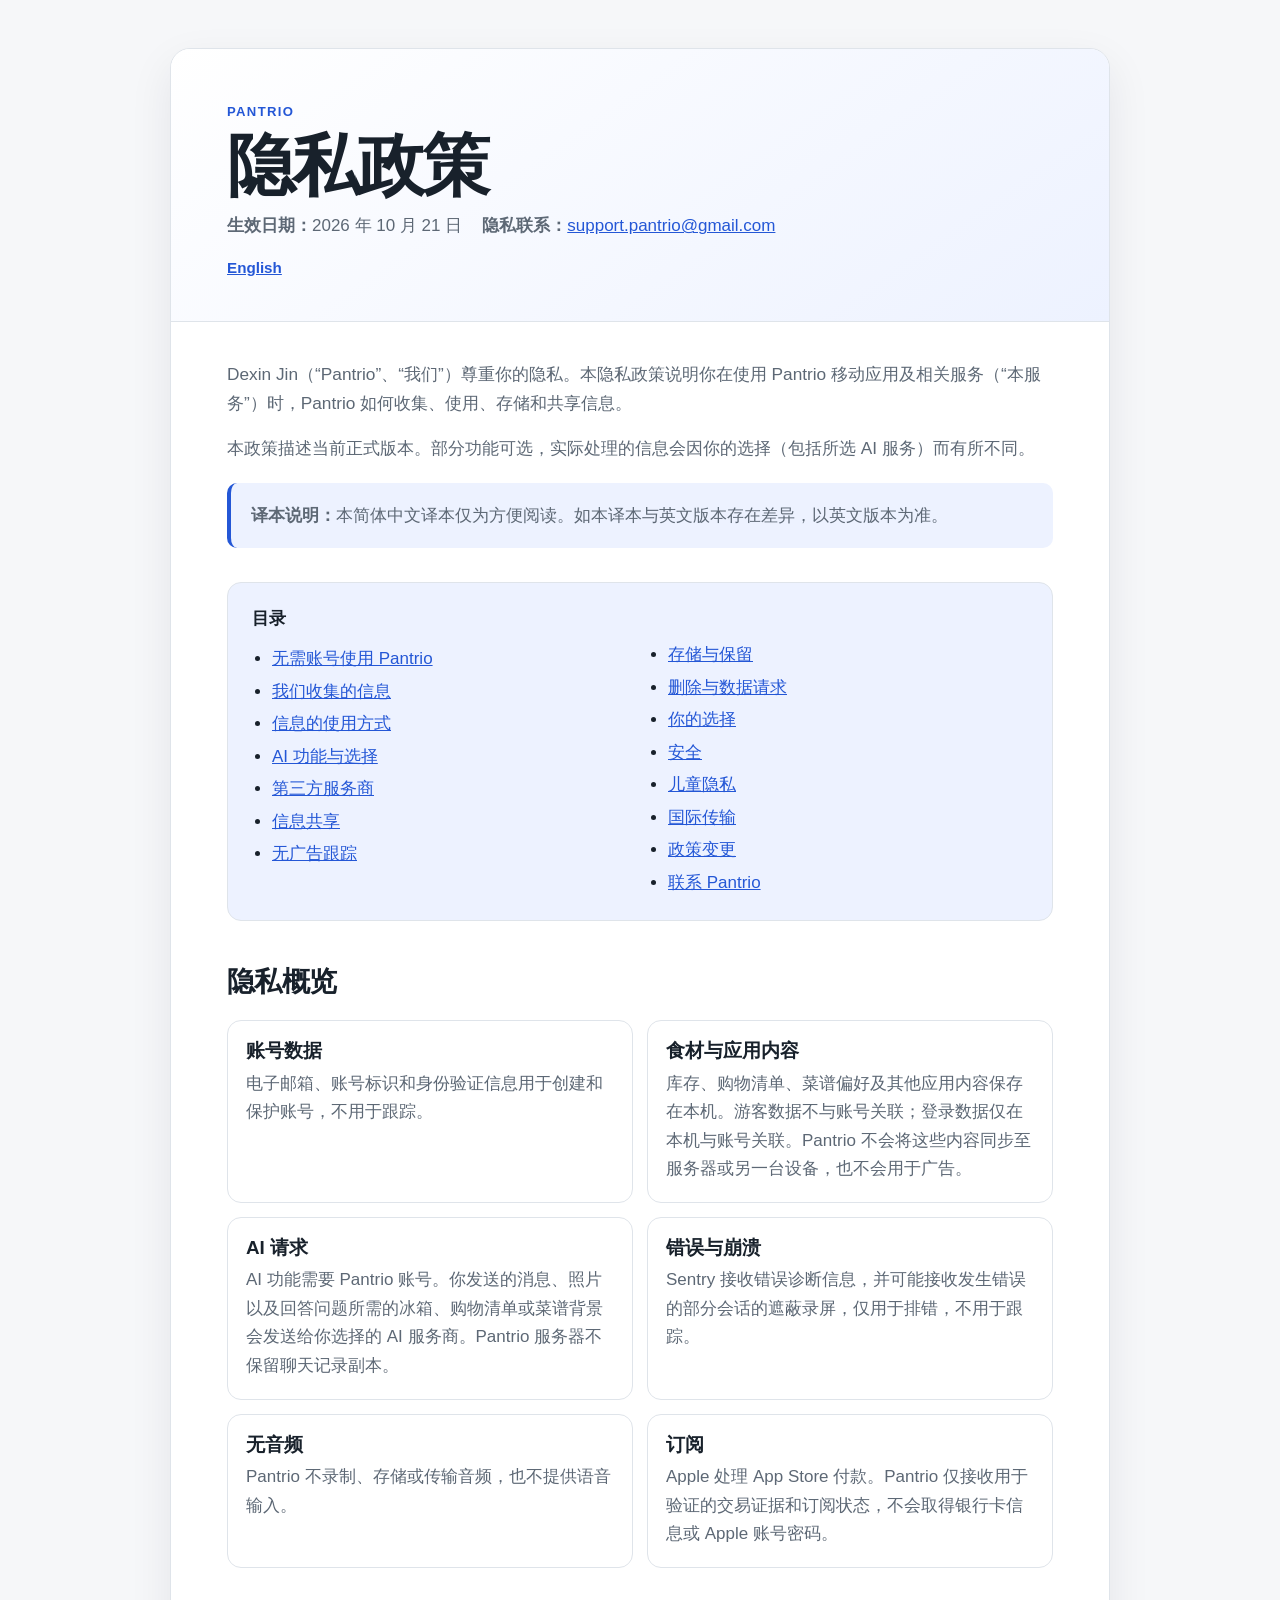
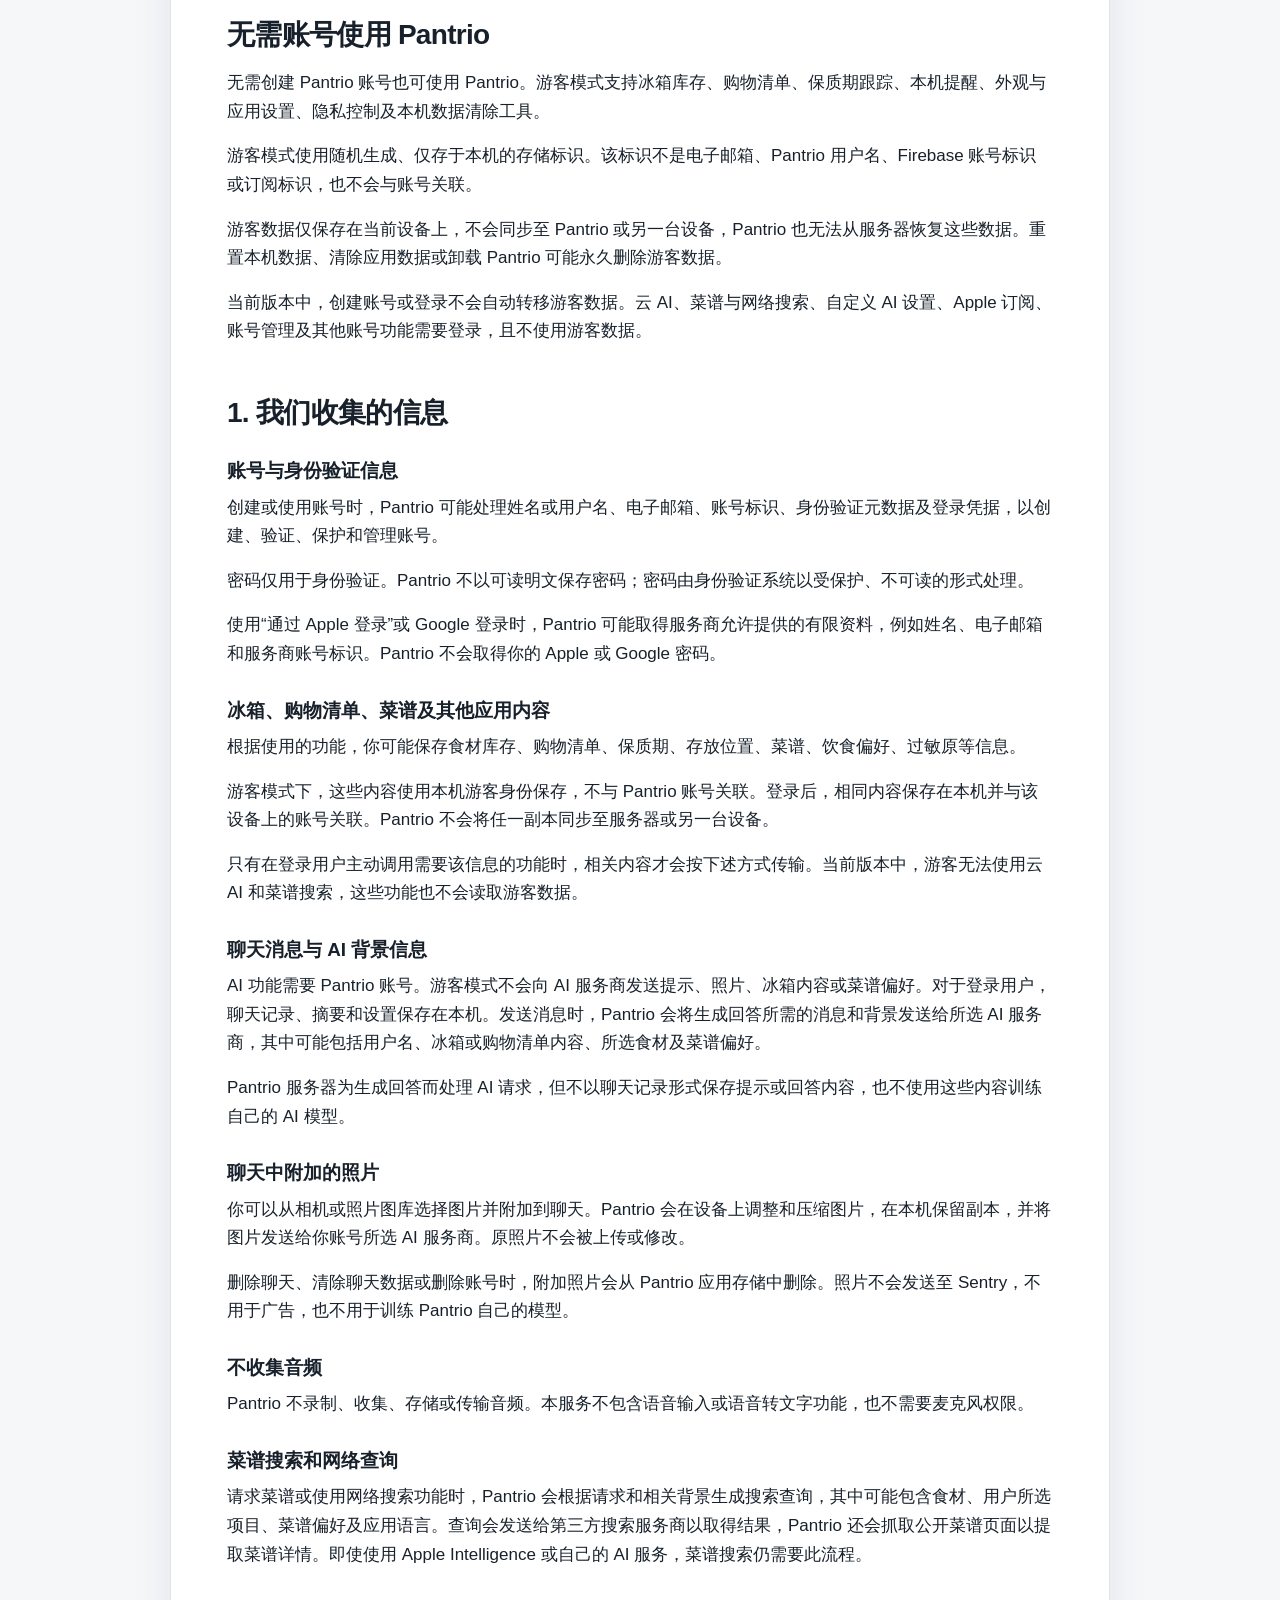
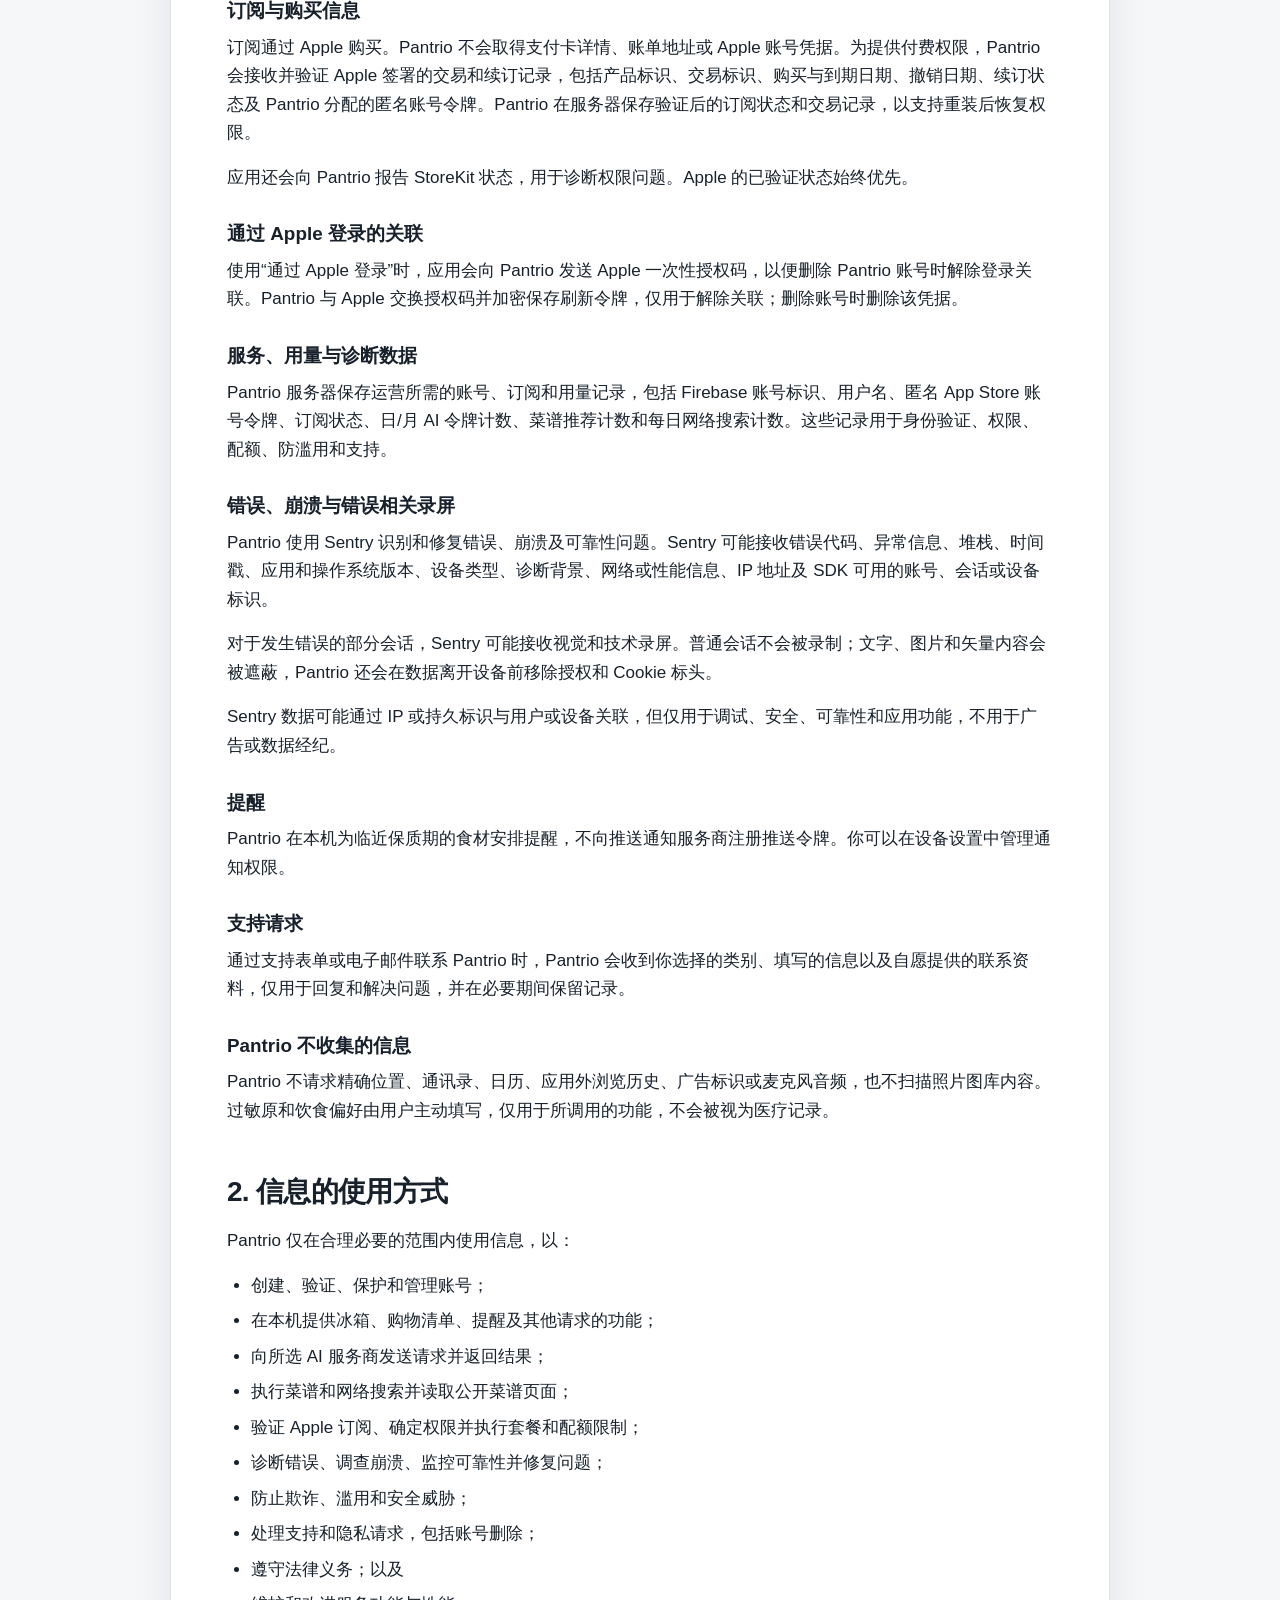
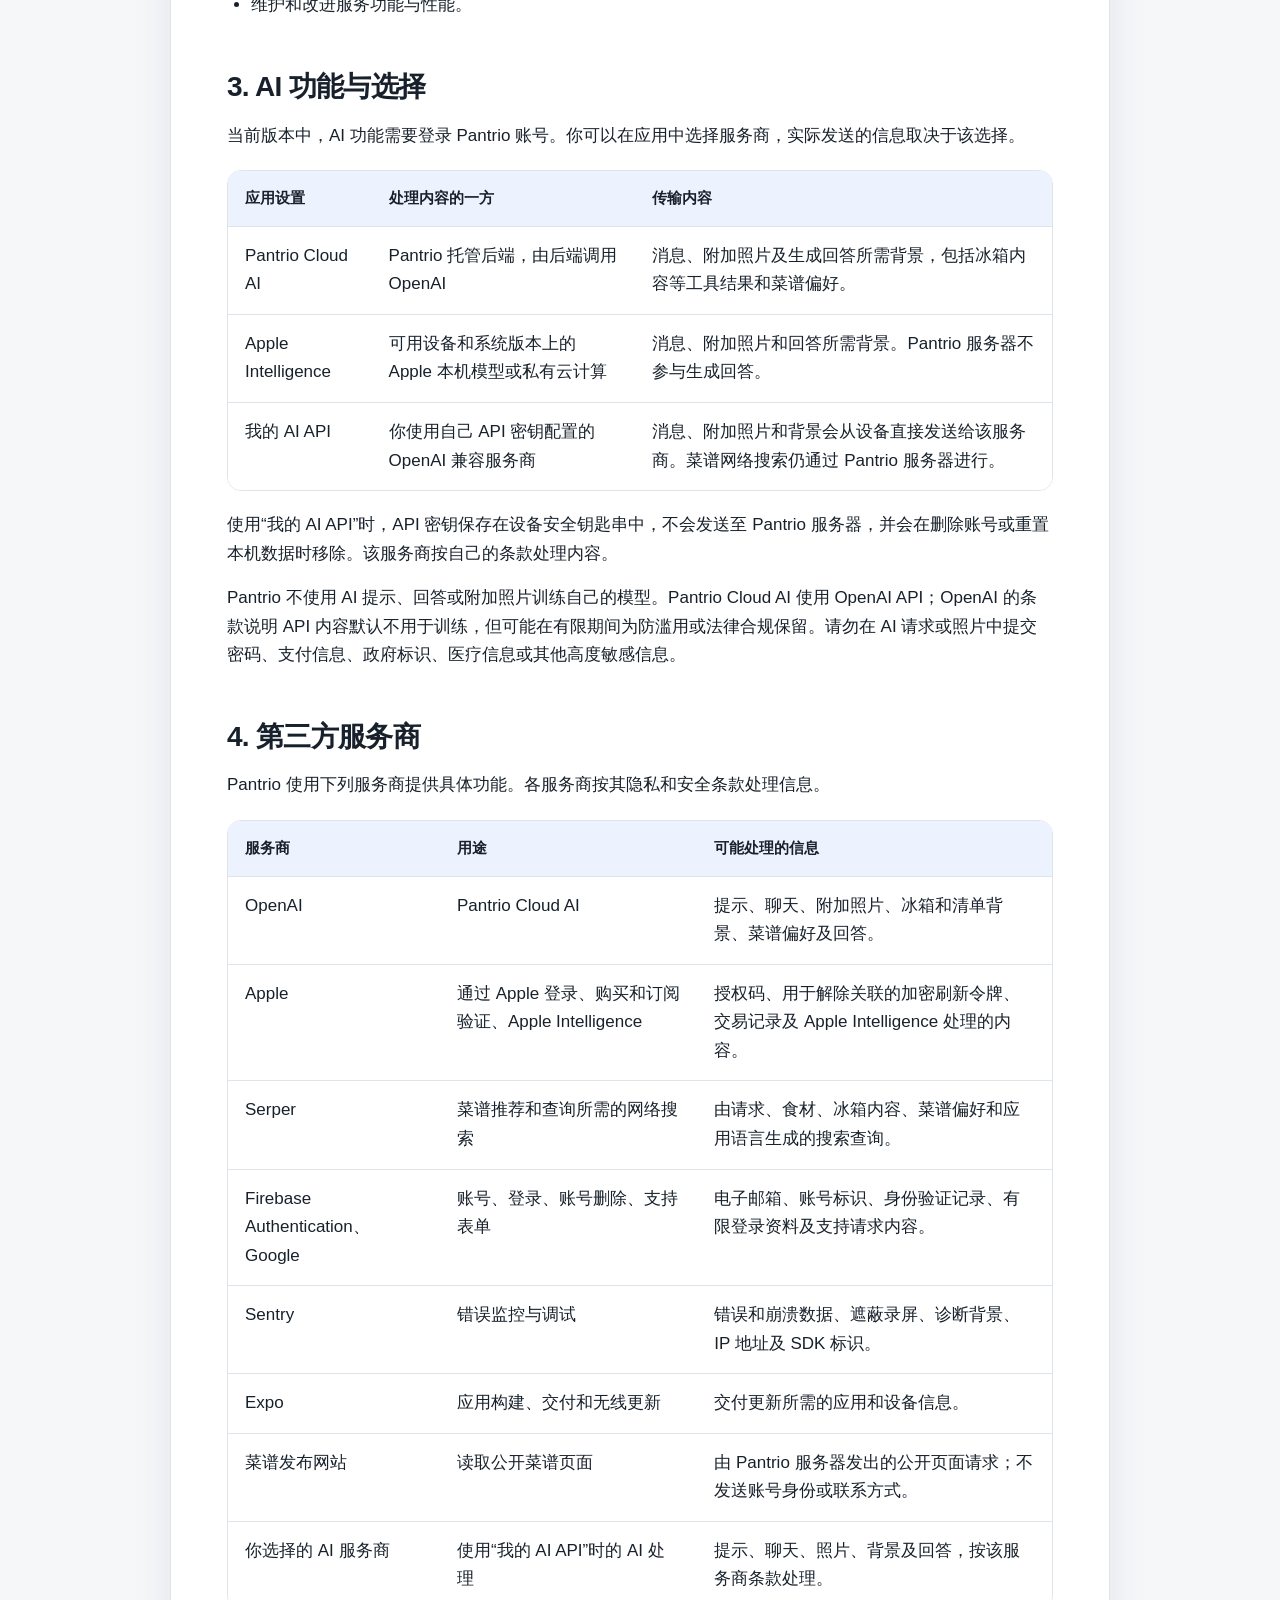
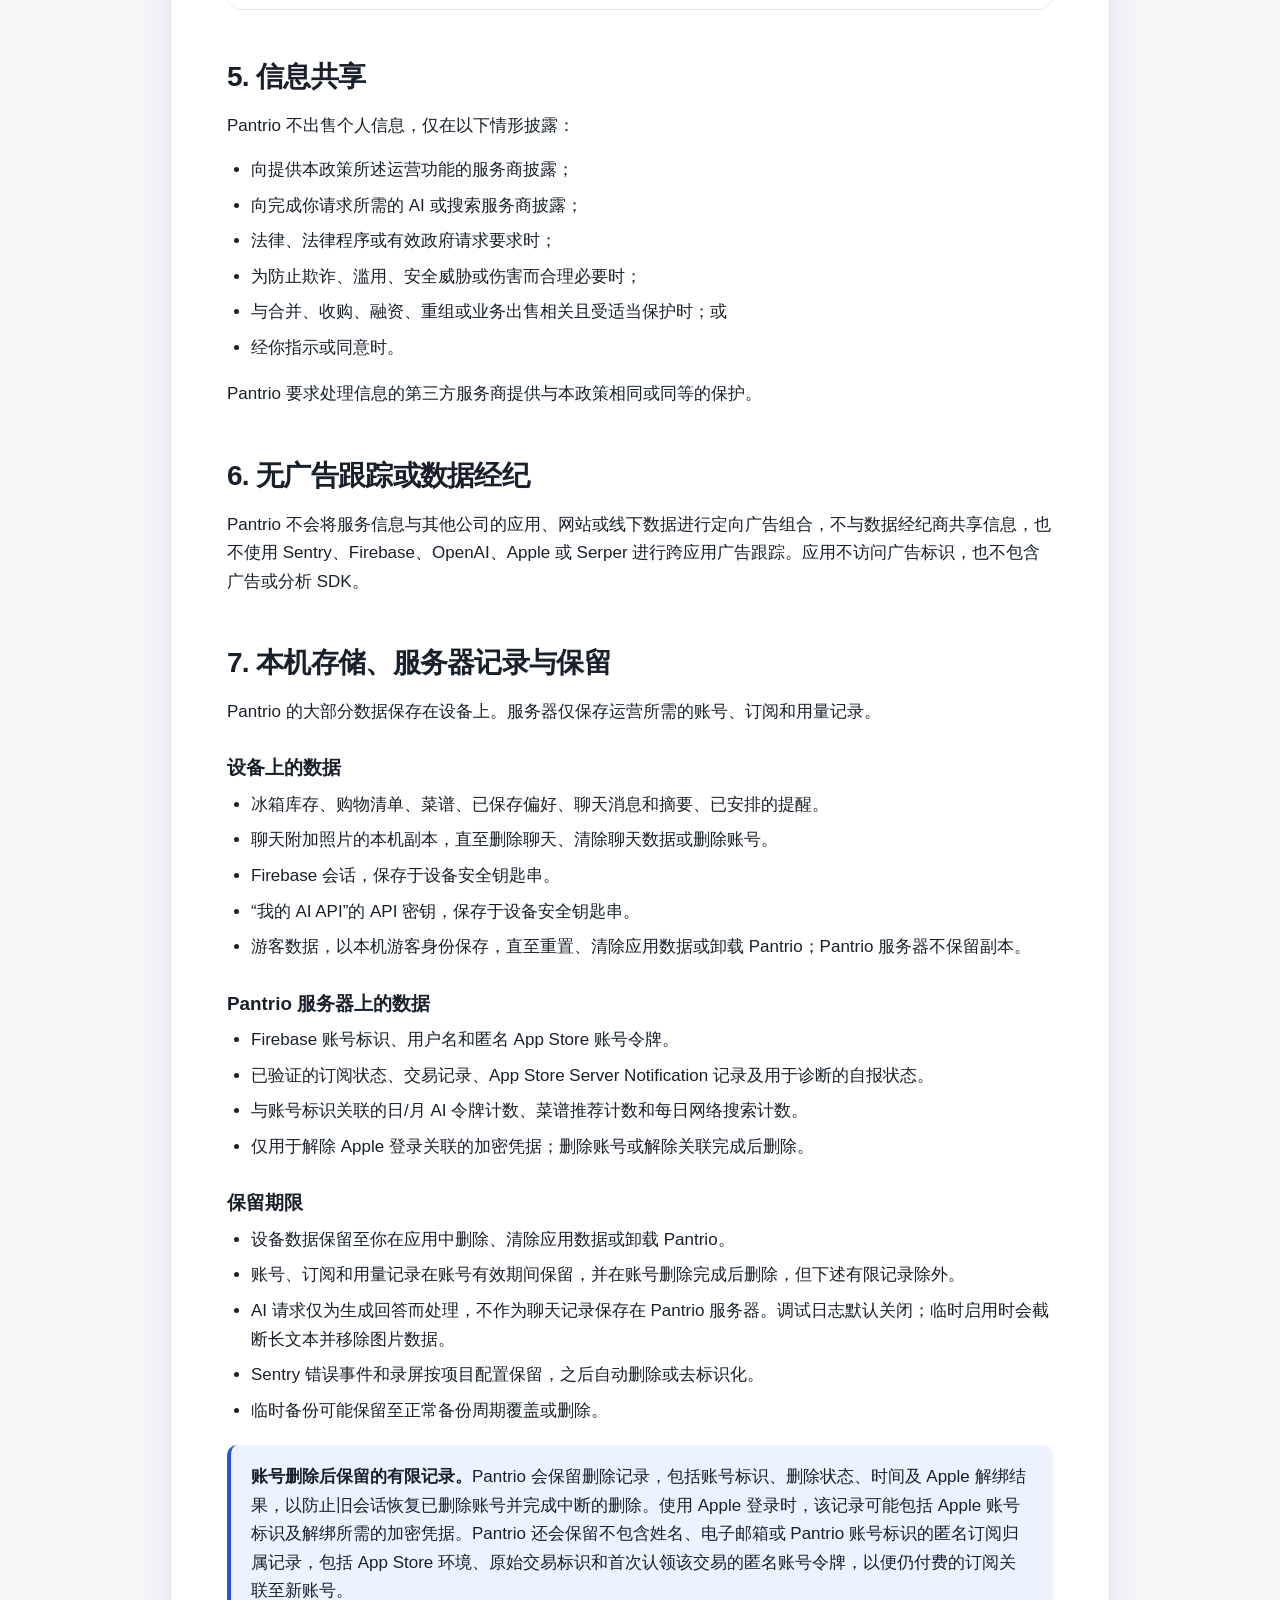
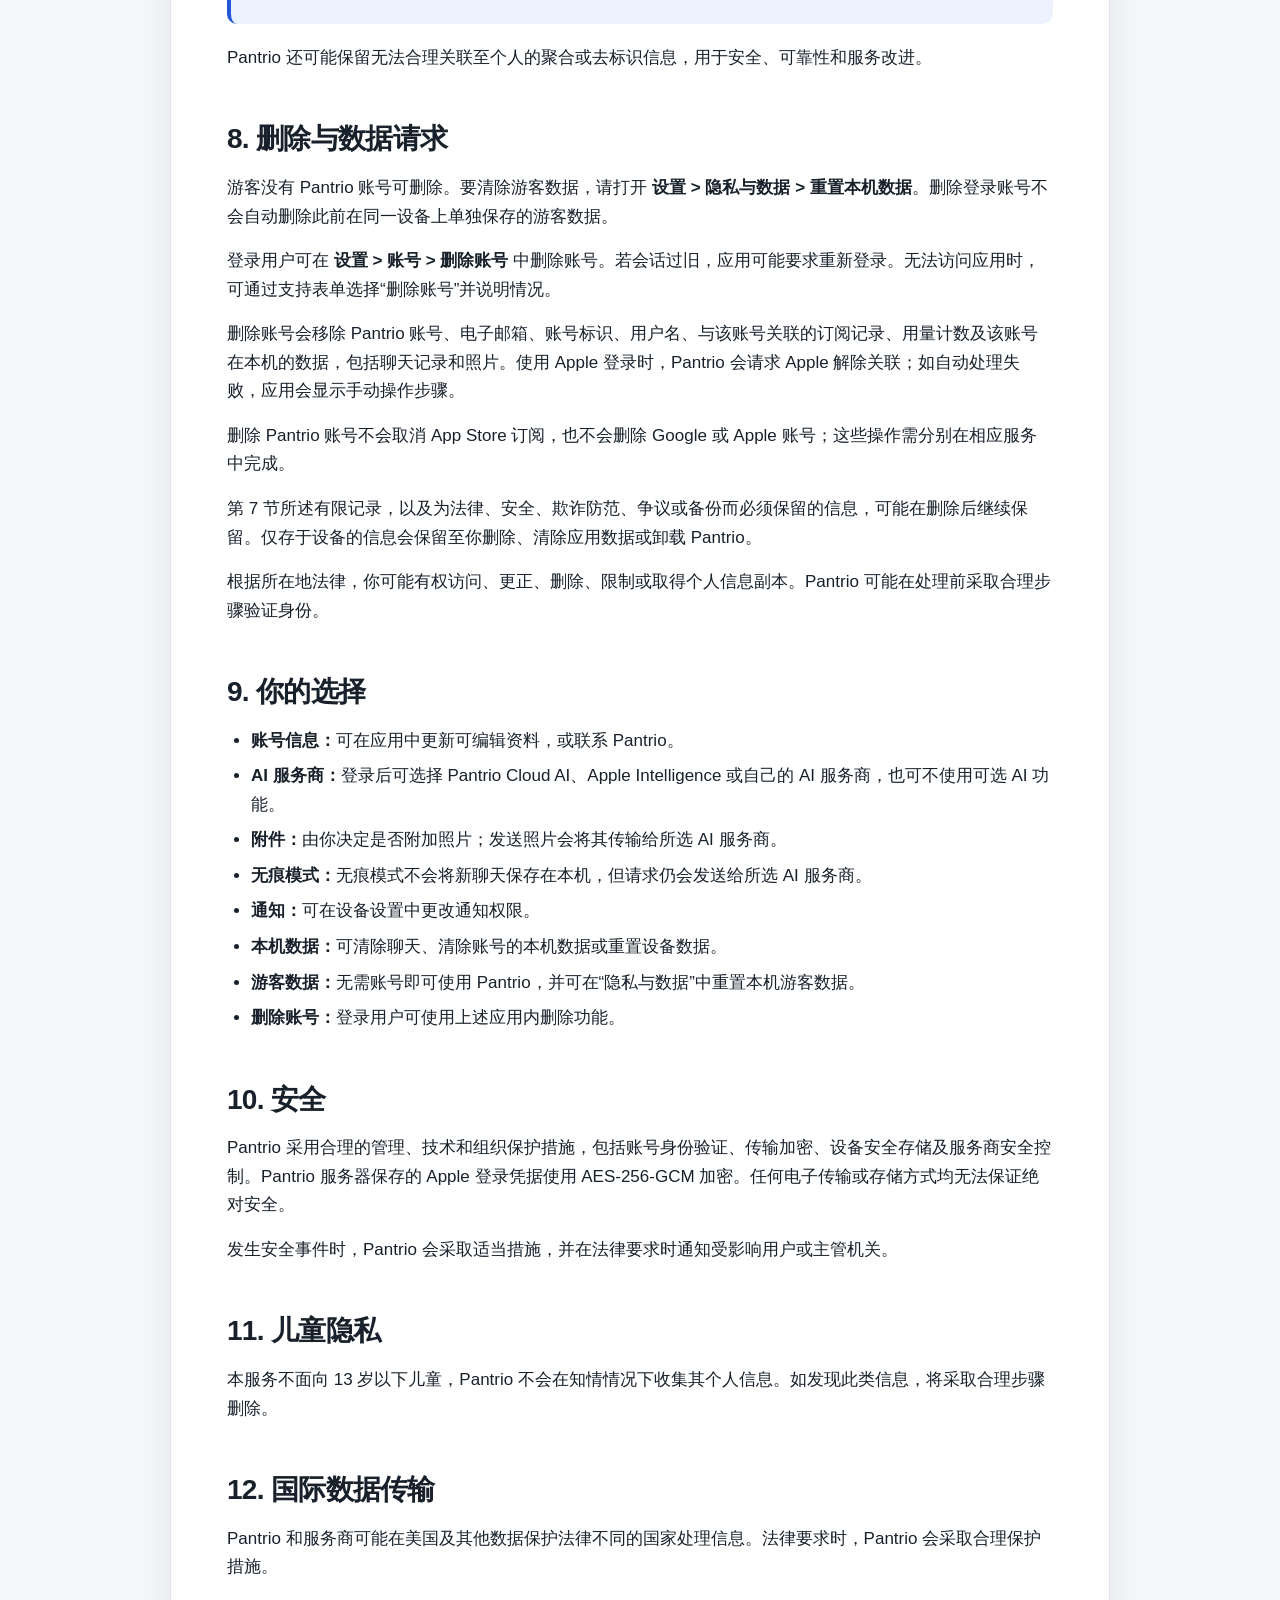
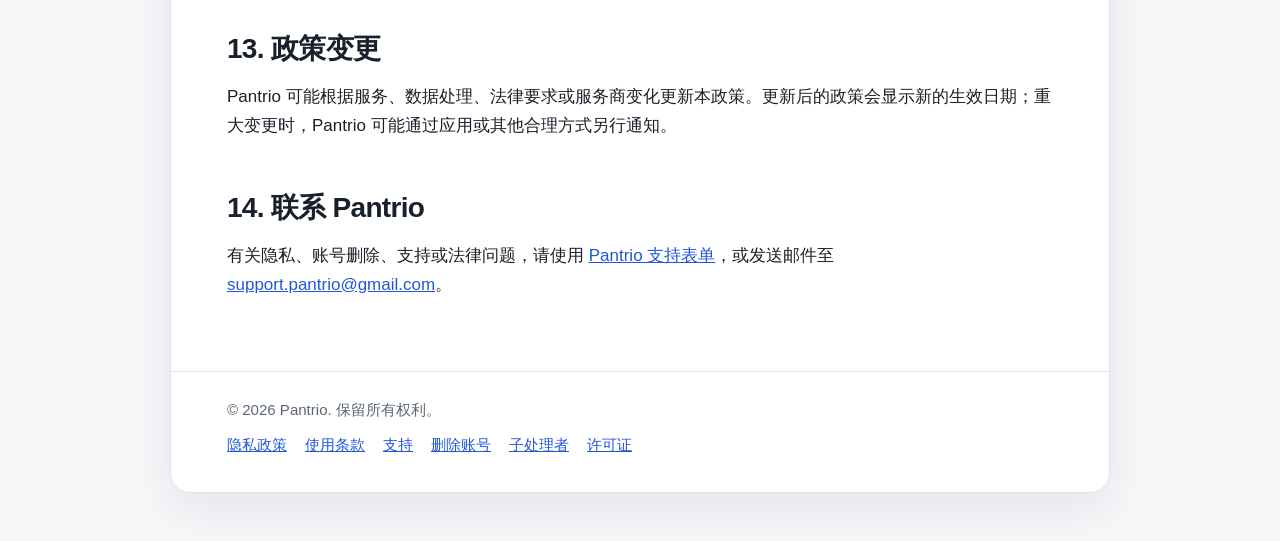
==== zh-Hans/index.html @ 91ab7c99 "Update Pantrio policies for guest access and Chinese localization" ====
<!doctype html>
<html lang="zh-Hans">
<head>
  <meta charset="utf-8">
  <meta name="viewport" content="width=device-width, initial-scale=1">
  <meta name="description" content="Pantrio 移动应用隐私政策。">
  <meta name="robots" content="index,follow">
  <title>Pantrio 隐私政策</title>
  <link rel="stylesheet" href="../legal-styles.css">
</head>
<body>
  <div class="page">
    <article class="card">
      <header>
        <p class="eyebrow">Pantrio</p>
        <h1>隐私政策</h1>
        <div class="meta">
          <span><strong>生效日期：</strong>2026 年 10 月 21 日</span>
          <span><strong>隐私联系：</strong><a href="mailto:support.pantrio@gmail.com">support.pantrio@gmail.com</a></span>
        </div>
        <a class="language-switch" href="../index.html?lang=en" hreflang="en" lang="en">English</a>
      </header>

      <main>
        <div class="intro">
          <p>Dexin Jin（“Pantrio”、“我们”）尊重你的隐私。本隐私政策说明你在使用 Pantrio 移动应用及相关服务（“本服务”）时，Pantrio 如何收集、使用、存储和共享信息。</p>
          <p>本政策描述当前正式版本。部分功能可选，实际处理的信息会因你的选择（包括所选 AI 服务）而有所不同。</p>
          <div class="notice"><strong>译本说明：</strong>本简体中文译本仅为方便阅读。如本译本与英文版本存在差异，以英文版本为准。</div>
        </div>

        <nav aria-label="隐私政策目录">
          <strong>目录</strong>
          <ul>
            <li><a href="#guest-access">无需账号使用 Pantrio</a></li>
            <li><a href="#information">我们收集的信息</a></li>
            <li><a href="#uses">信息的使用方式</a></li>
            <li><a href="#ai">AI 功能与选择</a></li>
            <li><a href="#providers">第三方服务商</a></li>
            <li><a href="#sharing">信息共享</a></li>
            <li><a href="#tracking">无广告跟踪</a></li>
            <li><a href="#retention">存储与保留</a></li>
            <li><a href="#deletion">删除与数据请求</a></li>
            <li><a href="#choices">你的选择</a></li>
            <li><a href="#security">安全</a></li>
            <li><a href="#children">儿童隐私</a></li>
            <li><a href="#transfers">国际传输</a></li>
            <li><a href="#changes">政策变更</a></li>
            <li><a href="#contact">联系 Pantrio</a></li>
          </ul>
        </nav>

        <section aria-labelledby="glance-title">
          <h2 id="glance-title">隐私概览</h2>
          <div class="summary-grid">
            <div class="summary-item"><h3>账号数据</h3><p>电子邮箱、账号标识和身份验证信息用于创建和保护账号，不用于跟踪。</p></div>
            <div class="summary-item"><h3>食材与应用内容</h3><p>库存、购物清单、菜谱偏好及其他应用内容保存在本机。游客数据不与账号关联；登录数据仅在本机与账号关联。Pantrio 不会将这些内容同步至服务器或另一台设备，也不会用于广告。</p></div>
            <div class="summary-item"><h3>AI 请求</h3><p>AI 功能需要 Pantrio 账号。你发送的消息、照片以及回答问题所需的冰箱、购物清单或菜谱背景会发送给你选择的 AI 服务商。Pantrio 服务器不保留聊天记录副本。</p></div>
            <div class="summary-item"><h3>错误与崩溃</h3><p>Sentry 接收错误诊断信息，并可能接收发生错误的部分会话的遮蔽录屏，仅用于排错，不用于跟踪。</p></div>
            <div class="summary-item"><h3>无音频</h3><p>Pantrio 不录制、存储或传输音频，也不提供语音输入。</p></div>
            <div class="summary-item"><h3>订阅</h3><p>Apple 处理 App Store 付款。Pantrio 仅接收用于验证的交易证据和订阅状态，不会取得银行卡信息或 Apple 账号密码。</p></div>
          </div>
        </section>

        <section id="guest-access">
          <h2>无需账号使用 Pantrio</h2>
          <p>无需创建 Pantrio 账号也可使用 Pantrio。游客模式支持冰箱库存、购物清单、保质期跟踪、本机提醒、外观与应用设置、隐私控制及本机数据清除工具。</p>
          <p>游客模式使用随机生成、仅存于本机的存储标识。该标识不是电子邮箱、Pantrio 用户名、Firebase 账号标识或订阅标识，也不会与账号关联。</p>
          <p>游客数据仅保存在当前设备上，不会同步至 Pantrio 或另一台设备，Pantrio 也无法从服务器恢复这些数据。重置本机数据、清除应用数据或卸载 Pantrio 可能永久删除游客数据。</p>
          <p>当前版本中，创建账号或登录不会自动转移游客数据。云 AI、菜谱与网络搜索、自定义 AI 设置、Apple 订阅、账号管理及其他账号功能需要登录，且不使用游客数据。</p>
        </section>

        <section id="information">
          <h2>1. 我们收集的信息</h2>

          <h3>账号与身份验证信息</h3>
          <p>创建或使用账号时，Pantrio 可能处理姓名或用户名、电子邮箱、账号标识、身份验证元数据及登录凭据，以创建、验证、保护和管理账号。</p>
          <p>密码仅用于身份验证。Pantrio 不以可读明文保存密码；密码由身份验证系统以受保护、不可读的形式处理。</p>
          <p>使用“通过 Apple 登录”或 Google 登录时，Pantrio 可能取得服务商允许提供的有限资料，例如姓名、电子邮箱和服务商账号标识。Pantrio 不会取得你的 Apple 或 Google 密码。</p>

          <h3>冰箱、购物清单、菜谱及其他应用内容</h3>
          <p>根据使用的功能，你可能保存食材库存、购物清单、保质期、存放位置、菜谱、饮食偏好、过敏原等信息。</p>
          <p>游客模式下，这些内容使用本机游客身份保存，不与 Pantrio 账号关联。登录后，相同内容保存在本机并与该设备上的账号关联。Pantrio 不会将任一副本同步至服务器或另一台设备。</p>
          <p>只有在登录用户主动调用需要该信息的功能时，相关内容才会按下述方式传输。当前版本中，游客无法使用云 AI 和菜谱搜索，这些功能也不会读取游客数据。</p>

          <h3>聊天消息与 AI 背景信息</h3>
          <p>AI 功能需要 Pantrio 账号。游客模式不会向 AI 服务商发送提示、照片、冰箱内容或菜谱偏好。对于登录用户，聊天记录、摘要和设置保存在本机。发送消息时，Pantrio 会将生成回答所需的消息和背景发送给所选 AI 服务商，其中可能包括用户名、冰箱或购物清单内容、所选食材及菜谱偏好。</p>
          <p>Pantrio 服务器为生成回答而处理 AI 请求，但不以聊天记录形式保存提示或回答内容，也不使用这些内容训练自己的 AI 模型。</p>

          <h3>聊天中附加的照片</h3>
          <p>你可以从相机或照片图库选择图片并附加到聊天。Pantrio 会在设备上调整和压缩图片，在本机保留副本，并将图片发送给你账号所选 AI 服务商。原照片不会被上传或修改。</p>
          <p>删除聊天、清除聊天数据或删除账号时，附加照片会从 Pantrio 应用存储中删除。照片不会发送至 Sentry，不用于广告，也不用于训练 Pantrio 自己的模型。</p>

          <h3>不收集音频</h3>
          <p>Pantrio 不录制、收集、存储或传输音频。本服务不包含语音输入或语音转文字功能，也不需要麦克风权限。</p>

          <h3>菜谱搜索和网络查询</h3>
          <p>请求菜谱或使用网络搜索功能时，Pantrio 会根据请求和相关背景生成搜索查询，其中可能包含食材、用户所选项目、菜谱偏好及应用语言。查询会发送给第三方搜索服务商以取得结果，Pantrio 还会抓取公开菜谱页面以提取菜谱详情。即使使用 Apple Intelligence 或自己的 AI 服务，菜谱搜索仍需要此流程。</p>

          <h3>订阅与购买信息</h3>
          <p>订阅通过 Apple 购买。Pantrio 不会取得支付卡详情、账单地址或 Apple 账号凭据。为提供付费权限，Pantrio 会接收并验证 Apple 签署的交易和续订记录，包括产品标识、交易标识、购买与到期日期、撤销日期、续订状态及 Pantrio 分配的匿名账号令牌。Pantrio 在服务器保存验证后的订阅状态和交易记录，以支持重装后恢复权限。</p>
          <p>应用还会向 Pantrio 报告 StoreKit 状态，用于诊断权限问题。Apple 的已验证状态始终优先。</p>

          <h3>通过 Apple 登录的关联</h3>
          <p>使用“通过 Apple 登录”时，应用会向 Pantrio 发送 Apple 一次性授权码，以便删除 Pantrio 账号时解除登录关联。Pantrio 与 Apple 交换授权码并加密保存刷新令牌，仅用于解除关联；删除账号时删除该凭据。</p>

          <h3>服务、用量与诊断数据</h3>
          <p>Pantrio 服务器保存运营所需的账号、订阅和用量记录，包括 Firebase 账号标识、用户名、匿名 App Store 账号令牌、订阅状态、日/月 AI 令牌计数、菜谱推荐计数和每日网络搜索计数。这些记录用于身份验证、权限、配额、防滥用和支持。</p>

          <h3>错误、崩溃与错误相关录屏</h3>
          <p>Pantrio 使用 Sentry 识别和修复错误、崩溃及可靠性问题。Sentry 可能接收错误代码、异常信息、堆栈、时间戳、应用和操作系统版本、设备类型、诊断背景、网络或性能信息、IP 地址及 SDK 可用的账号、会话或设备标识。</p>
          <p>对于发生错误的部分会话，Sentry 可能接收视觉和技术录屏。普通会话不会被录制；文字、图片和矢量内容会被遮蔽，Pantrio 还会在数据离开设备前移除授权和 Cookie 标头。</p>
          <p>Sentry 数据可能通过 IP 或持久标识与用户或设备关联，但仅用于调试、安全、可靠性和应用功能，不用于广告或数据经纪。</p>

          <h3>提醒</h3>
          <p>Pantrio 在本机为临近保质期的食材安排提醒，不向推送通知服务商注册推送令牌。你可以在设备设置中管理通知权限。</p>

          <h3>支持请求</h3>
          <p>通过支持表单或电子邮件联系 Pantrio 时，Pantrio 会收到你选择的类别、填写的信息以及自愿提供的联系资料，仅用于回复和解决问题，并在必要期间保留记录。</p>

          <h3>Pantrio 不收集的信息</h3>
          <p>Pantrio 不请求精确位置、通讯录、日历、应用外浏览历史、广告标识或麦克风音频，也不扫描照片图库内容。过敏原和饮食偏好由用户主动填写，仅用于所调用的功能，不会被视为医疗记录。</p>
        </section>

        <section id="uses">
          <h2>2. 信息的使用方式</h2>
          <p>Pantrio 仅在合理必要的范围内使用信息，以：</p>
          <ul>
            <li>创建、验证、保护和管理账号；</li>
            <li>在本机提供冰箱、购物清单、提醒及其他请求的功能；</li>
            <li>向所选 AI 服务商发送请求并返回结果；</li>
            <li>执行菜谱和网络搜索并读取公开菜谱页面；</li>
            <li>验证 Apple 订阅、确定权限并执行套餐和配额限制；</li>
            <li>诊断错误、调查崩溃、监控可靠性并修复问题；</li>
            <li>防止欺诈、滥用和安全威胁；</li>
            <li>处理支持和隐私请求，包括账号删除；</li>
            <li>遵守法律义务；以及</li>
            <li>维护和改进服务功能与性能。</li>
          </ul>
        </section>

        <section id="ai">
          <h2>3. AI 功能与选择</h2>
          <p>当前版本中，AI 功能需要登录 Pantrio 账号。你可以在应用中选择服务商，实际发送的信息取决于该选择。</p>
          <div class="table-wrap" role="region" aria-label="AI 服务商" tabindex="0">
            <table>
              <thead><tr><th>应用设置</th><th>处理内容的一方</th><th>传输内容</th></tr></thead>
              <tbody>
                <tr><td>Pantrio Cloud AI</td><td>Pantrio 托管后端，由后端调用 OpenAI</td><td>消息、附加照片及生成回答所需背景，包括冰箱内容等工具结果和菜谱偏好。</td></tr>
                <tr><td>Apple Intelligence</td><td>可用设备和系统版本上的 Apple 本机模型或私有云计算</td><td>消息、附加照片和回答所需背景。Pantrio 服务器不参与生成回答。</td></tr>
                <tr><td>我的 AI API</td><td>你使用自己 API 密钥配置的 OpenAI 兼容服务商</td><td>消息、附加照片和背景会从设备直接发送给该服务商。菜谱网络搜索仍通过 Pantrio 服务器进行。</td></tr>
              </tbody>
            </table>
          </div>
          <p>使用“我的 AI API”时，API 密钥保存在设备安全钥匙串中，不会发送至 Pantrio 服务器，并会在删除账号或重置本机数据时移除。该服务商按自己的条款处理内容。</p>
          <p>Pantrio 不使用 AI 提示、回答或附加照片训练自己的模型。Pantrio Cloud AI 使用 OpenAI API；OpenAI 的条款说明 API 内容默认不用于训练，但可能在有限期间为防滥用或法律合规保留。请勿在 AI 请求或照片中提交密码、支付信息、政府标识、医疗信息或其他高度敏感信息。</p>
        </section>

        <section id="providers">
          <h2>4. 第三方服务商</h2>
          <p>Pantrio 使用下列服务商提供具体功能。各服务商按其隐私和安全条款处理信息。</p>
          <div class="table-wrap" role="region" aria-label="第三方服务商" tabindex="0">
            <table>
              <thead><tr><th>服务商</th><th>用途</th><th>可能处理的信息</th></tr></thead>
              <tbody>
                <tr><td>OpenAI</td><td>Pantrio Cloud AI</td><td>提示、聊天、附加照片、冰箱和清单背景、菜谱偏好及回答。</td></tr>
                <tr><td>Apple</td><td>通过 Apple 登录、购买和订阅验证、Apple Intelligence</td><td>授权码、用于解除关联的加密刷新令牌、交易记录及 Apple Intelligence 处理的内容。</td></tr>
                <tr><td>Serper</td><td>菜谱推荐和查询所需的网络搜索</td><td>由请求、食材、冰箱内容、菜谱偏好和应用语言生成的搜索查询。</td></tr>
                <tr><td>Firebase Authentication、Google</td><td>账号、登录、账号删除、支持表单</td><td>电子邮箱、账号标识、身份验证记录、有限登录资料及支持请求内容。</td></tr>
                <tr><td>Sentry</td><td>错误监控与调试</td><td>错误和崩溃数据、遮蔽录屏、诊断背景、IP 地址及 SDK 标识。</td></tr>
                <tr><td>Expo</td><td>应用构建、交付和无线更新</td><td>交付更新所需的应用和设备信息。</td></tr>
                <tr><td>菜谱发布网站</td><td>读取公开菜谱页面</td><td>由 Pantrio 服务器发出的公开页面请求；不发送账号身份或联系方式。</td></tr>
                <tr><td>你选择的 AI 服务商</td><td>使用“我的 AI API”时的 AI 处理</td><td>提示、聊天、照片、背景及回答，按该服务商条款处理。</td></tr>
              </tbody>
            </table>
          </div>
        </section>

        <section id="sharing">
          <h2>5. 信息共享</h2>
          <p>Pantrio 不出售个人信息，仅在以下情形披露：</p>
          <ul>
            <li>向提供本政策所述运营功能的服务商披露；</li>
            <li>向完成你请求所需的 AI 或搜索服务商披露；</li>
            <li>法律、法律程序或有效政府请求要求时；</li>
            <li>为防止欺诈、滥用、安全威胁或伤害而合理必要时；</li>
            <li>与合并、收购、融资、重组或业务出售相关且受适当保护时；或</li>
            <li>经你指示或同意时。</li>
          </ul>
          <p>Pantrio 要求处理信息的第三方服务商提供与本政策相同或同等的保护。</p>
        </section>

        <section id="tracking">
          <h2>6. 无广告跟踪或数据经纪</h2>
          <p>Pantrio 不会将服务信息与其他公司的应用、网站或线下数据进行定向广告组合，不与数据经纪商共享信息，也不使用 Sentry、Firebase、OpenAI、Apple 或 Serper 进行跨应用广告跟踪。应用不访问广告标识，也不包含广告或分析 SDK。</p>
        </section>

        <section id="retention">
          <h2>7. 本机存储、服务器记录与保留</h2>
          <p>Pantrio 的大部分数据保存在设备上。服务器仅保存运营所需的账号、订阅和用量记录。</p>
          <h3>设备上的数据</h3>
          <ul>
            <li>冰箱库存、购物清单、菜谱、已保存偏好、聊天消息和摘要、已安排的提醒。</li>
            <li>聊天附加照片的本机副本，直至删除聊天、清除聊天数据或删除账号。</li>
            <li>Firebase 会话，保存于设备安全钥匙串。</li>
            <li>“我的 AI API”的 API 密钥，保存于设备安全钥匙串。</li>
            <li>游客数据，以本机游客身份保存，直至重置、清除应用数据或卸载 Pantrio；Pantrio 服务器不保留副本。</li>
          </ul>
          <h3>Pantrio 服务器上的数据</h3>
          <ul>
            <li>Firebase 账号标识、用户名和匿名 App Store 账号令牌。</li>
            <li>已验证的订阅状态、交易记录、App Store Server Notification 记录及用于诊断的自报状态。</li>
            <li>与账号标识关联的日/月 AI 令牌计数、菜谱推荐计数和每日网络搜索计数。</li>
            <li>仅用于解除 Apple 登录关联的加密凭据；删除账号或解除关联完成后删除。</li>
          </ul>
          <h3>保留期限</h3>
          <ul>
            <li>设备数据保留至你在应用中删除、清除应用数据或卸载 Pantrio。</li>
            <li>账号、订阅和用量记录在账号有效期间保留，并在账号删除完成后删除，但下述有限记录除外。</li>
            <li>AI 请求仅为生成回答而处理，不作为聊天记录保存在 Pantrio 服务器。调试日志默认关闭；临时启用时会截断长文本并移除图片数据。</li>
            <li>Sentry 错误事件和录屏按项目配置保留，之后自动删除或去标识化。</li>
            <li>临时备份可能保留至正常备份周期覆盖或删除。</li>
          </ul>
          <div class="notice"><strong>账号删除后保留的有限记录。</strong>Pantrio 会保留删除记录，包括账号标识、删除状态、时间及 Apple 解绑结果，以防止旧会话恢复已删除账号并完成中断的删除。使用 Apple 登录时，该记录可能包括 Apple 账号标识及解绑所需的加密凭据。Pantrio 还会保留不包含姓名、电子邮箱或 Pantrio 账号标识的匿名订阅归属记录，包括 App Store 环境、原始交易标识和首次认领该交易的匿名账号令牌，以便仍付费的订阅关联至新账号。</div>
          <p>Pantrio 还可能保留无法合理关联至个人的聚合或去标识信息，用于安全、可靠性和服务改进。</p>
        </section>

        <section id="deletion">
          <h2>8. 删除与数据请求</h2>
          <p>游客没有 Pantrio 账号可删除。要清除游客数据，请打开 <strong>设置 &gt; 隐私与数据 &gt; 重置本机数据</strong>。删除登录账号不会自动删除此前在同一设备上单独保存的游客数据。</p>
          <p>登录用户可在 <strong>设置 &gt; 账号 &gt; 删除账号</strong> 中删除账号。若会话过旧，应用可能要求重新登录。无法访问应用时，可通过支持表单选择“删除账号”并说明情况。</p>
          <p>删除账号会移除 Pantrio 账号、电子邮箱、账号标识、用户名、与该账号关联的订阅记录、用量计数及该账号在本机的数据，包括聊天记录和照片。使用 Apple 登录时，Pantrio 会请求 Apple 解除关联；如自动处理失败，应用会显示手动操作步骤。</p>
          <p>删除 Pantrio 账号不会取消 App Store 订阅，也不会删除 Google 或 Apple 账号；这些操作需分别在相应服务中完成。</p>
          <p>第 7 节所述有限记录，以及为法律、安全、欺诈防范、争议或备份而必须保留的信息，可能在删除后继续保留。仅存于设备的信息会保留至你删除、清除应用数据或卸载 Pantrio。</p>
          <p>根据所在地法律，你可能有权访问、更正、删除、限制或取得个人信息副本。Pantrio 可能在处理前采取合理步骤验证身份。</p>
        </section>

        <section id="choices">
          <h2>9. 你的选择</h2>
          <ul>
            <li><strong>账号信息：</strong>可在应用中更新可编辑资料，或联系 Pantrio。</li>
            <li><strong>AI 服务商：</strong>登录后可选择 Pantrio Cloud AI、Apple Intelligence 或自己的 AI 服务商，也可不使用可选 AI 功能。</li>
            <li><strong>附件：</strong>由你决定是否附加照片；发送照片会将其传输给所选 AI 服务商。</li>
            <li><strong>无痕模式：</strong>无痕模式不会将新聊天保存在本机，但请求仍会发送给所选 AI 服务商。</li>
            <li><strong>通知：</strong>可在设备设置中更改通知权限。</li>
            <li><strong>本机数据：</strong>可清除聊天、清除账号的本机数据或重置设备数据。</li>
            <li><strong>游客数据：</strong>无需账号即可使用 Pantrio，并可在“隐私与数据”中重置本机游客数据。</li>
            <li><strong>删除账号：</strong>登录用户可使用上述应用内删除功能。</li>
          </ul>
        </section>

        <section id="security">
          <h2>10. 安全</h2>
          <p>Pantrio 采用合理的管理、技术和组织保护措施，包括账号身份验证、传输加密、设备安全存储及服务商安全控制。Pantrio 服务器保存的 Apple 登录凭据使用 AES-256-GCM 加密。任何电子传输或存储方式均无法保证绝对安全。</p>
          <p>发生安全事件时，Pantrio 会采取适当措施，并在法律要求时通知受影响用户或主管机关。</p>
        </section>

        <section id="children">
          <h2>11. 儿童隐私</h2>
          <p>本服务不面向 13 岁以下儿童，Pantrio 不会在知情情况下收集其个人信息。如发现此类信息，将采取合理步骤删除。</p>
        </section>

        <section id="transfers">
          <h2>12. 国际数据传输</h2>
          <p>Pantrio 和服务商可能在美国及其他数据保护法律不同的国家处理信息。法律要求时，Pantrio 会采取合理保护措施。</p>
        </section>

        <section id="changes">
          <h2>13. 政策变更</h2>
          <p>Pantrio 可能根据服务、数据处理、法律要求或服务商变化更新本政策。更新后的政策会显示新的生效日期；重大变更时，Pantrio 可能通过应用或其他合理方式另行通知。</p>
        </section>

        <section id="contact">
          <h2>14. 联系 Pantrio</h2>
          <p>有关隐私、账号删除、支持或法律问题，请使用 <a href="https://forms.gle/4fCafUrpwthu34Gm6" rel="noopener noreferrer">Pantrio 支持表单</a>，或发送邮件至 <a href="mailto:support.pantrio@gmail.com">support.pantrio@gmail.com</a>。</p>
        </section>
      </main>

      <footer>
        &copy; 2026 Pantrio. 保留所有权利。
        <div class="site-links">
          <a href="index.html">隐私政策</a>
          <a href="terms-of-use.html">使用条款</a>
          <a href="support.html">支持</a>
          <a href="delete-account.html">删除账号</a>
          <a href="subprocessors.html">子处理者</a>
          <a href="licenses.html">许可证</a>
        </div>
      </footer>
    </article>
  </div>
</body>
</html>
---- legal-styles.css ----
/* Shared stylesheet for the Pantrio legal and support pages.
   Mirrors the styling embedded in the privacy policy page so every
   published page looks identical. */

:root {
  color-scheme: light dark;
  --bg: #f6f7f9;
  --surface: #ffffff;
  --text: #18212b;
  --muted: #5d6875;
  --border: #dfe4ea;
  --accent: #2457d6;
  --accent-soft: #edf2ff;
  --shadow: 0 16px 44px rgba(20, 31, 45, 0.08);
}

* { box-sizing: border-box; }

html { scroll-behavior: smooth; }

body {
  margin: 0;
  background: var(--bg);
  color: var(--text);
  font-family: -apple-system, BlinkMacSystemFont, "Segoe UI", Roboto, Helvetica, Arial, sans-serif;
  font-size: 17px;
  line-height: 1.68;
}

a { color: var(--accent); }
a:hover { text-decoration-thickness: 2px; }

.page {
  width: min(940px, calc(100% - 32px));
  margin: 48px auto;
}

.card {
  background: var(--surface);
  border: 1px solid var(--border);
  border-radius: 20px;
  box-shadow: var(--shadow);
  overflow: hidden;
}

header {
  padding: 52px 56px 38px;
  border-bottom: 1px solid var(--border);
  background: linear-gradient(145deg, var(--surface), var(--accent-soft));
}

header p { margin: 0; }

.eyebrow {
  color: var(--accent);
  font-size: 0.82rem;
  font-weight: 750;
  letter-spacing: 0.1em;
  text-transform: uppercase;
}

h1 {
  margin: 8px 0 12px;
  font-size: clamp(2.35rem, 7vw, 4.25rem);
  line-height: 1.02;
  letter-spacing: -0.045em;
}

h1.compact { font-size: clamp(2rem, 6vw, 3.4rem); }

.meta {
  color: var(--muted);
  display: flex;
  flex-wrap: wrap;
  gap: 8px 20px;
}

.language-switch {
  display: inline-block;
  margin-top: 14px;
  font-size: 0.95rem;
  font-weight: 700;
}

main { padding: 38px 56px 56px; }

.intro {
  font-size: 1.08rem;
  color: var(--muted);
}

nav {
  margin: 34px 0 44px;
  padding: 22px 24px;
  border: 1px solid var(--border);
  border-radius: 14px;
  background: var(--accent-soft);
}

nav strong { display: block; margin-bottom: 8px; }

nav ul {
  columns: 2;
  column-gap: 36px;
  margin: 0;
  padding-left: 20px;
}

nav li { break-inside: avoid; margin: 4px 0; }

section {
  scroll-margin-top: 20px;
  margin-top: 50px;
}

section:first-of-type { margin-top: 0; }

h2 {
  margin: 0 0 18px;
  font-size: 1.75rem;
  line-height: 1.2;
  letter-spacing: -0.025em;
}

h3 {
  margin: 30px 0 10px;
  font-size: 1.18rem;
  line-height: 1.3;
}

p { margin: 0 0 16px; }

ul, ol { margin: 10px 0 18px; padding-left: 24px; }
li { margin: 7px 0; }

.summary-grid {
  display: grid;
  grid-template-columns: repeat(2, minmax(0, 1fr));
  gap: 14px;
  margin-top: 22px;
}

.summary-item {
  padding: 18px;
  border: 1px solid var(--border);
  border-radius: 14px;
  background: var(--surface);
}

.summary-item h3 { margin: 0 0 6px; }
.summary-item p { margin: 0; color: var(--muted); }

.table-wrap {
  width: 100%;
  overflow-x: auto;
  margin: 20px 0;
  border: 1px solid var(--border);
  border-radius: 14px;
}

table {
  width: 100%;
  min-width: 660px;
  border-collapse: collapse;
  background: var(--surface);
}

th, td {
  padding: 15px 17px;
  border-bottom: 1px solid var(--border);
  text-align: left;
  vertical-align: top;
}

th {
  background: var(--accent-soft);
  font-size: 0.92rem;
}

tr:last-child td { border-bottom: 0; }

.fill {
  background: rgba(36, 87, 214, 0.12);
  border-bottom: 1px dashed var(--accent);
  font-weight: 650;
  white-space: nowrap;
}

.notice {
  margin: 20px 0;
  padding: 18px 20px;
  border-left: 4px solid var(--accent);
  border-radius: 10px;
  background: var(--accent-soft);
}

.notice p:last-child { margin-bottom: 0; }

.faq { margin-top: 26px; }
.faq p { margin-bottom: 22px; }

footer {
  padding: 25px 56px 34px;
  border-top: 1px solid var(--border);
  color: var(--muted);
  font-size: 0.94rem;
}

.site-links {
  display: flex;
  flex-wrap: wrap;
  gap: 6px 18px;
  margin-top: 10px;
}

@media (prefers-color-scheme: dark) {
  :root {
    --bg: #0d1117;
    --surface: #151b23;
    --text: #eef3f8;
    --muted: #aab5c0;
    --border: #303946;
    --accent: #8aabff;
    --accent-soft: #1a2945;
    --shadow: none;
  }
}

@media (max-width: 700px) {
  .page { width: min(100% - 20px, 940px); margin: 10px auto; }
  .card { border-radius: 14px; }
  header, main, footer { padding-left: 22px; padding-right: 22px; }
  header { padding-top: 34px; }
  nav ul { columns: 1; }
  .summary-grid { grid-template-columns: 1fr; }
}

@media print {
  body { background: #fff; color: #000; font-size: 11pt; }
  .page { width: 100%; margin: 0; }
  .card { border: 0; box-shadow: none; }
  header, main, footer { padding-left: 0; padding-right: 0; }
  nav { display: none; }
  a { color: inherit; text-decoration: none; }
  section { break-inside: avoid-page; }
}
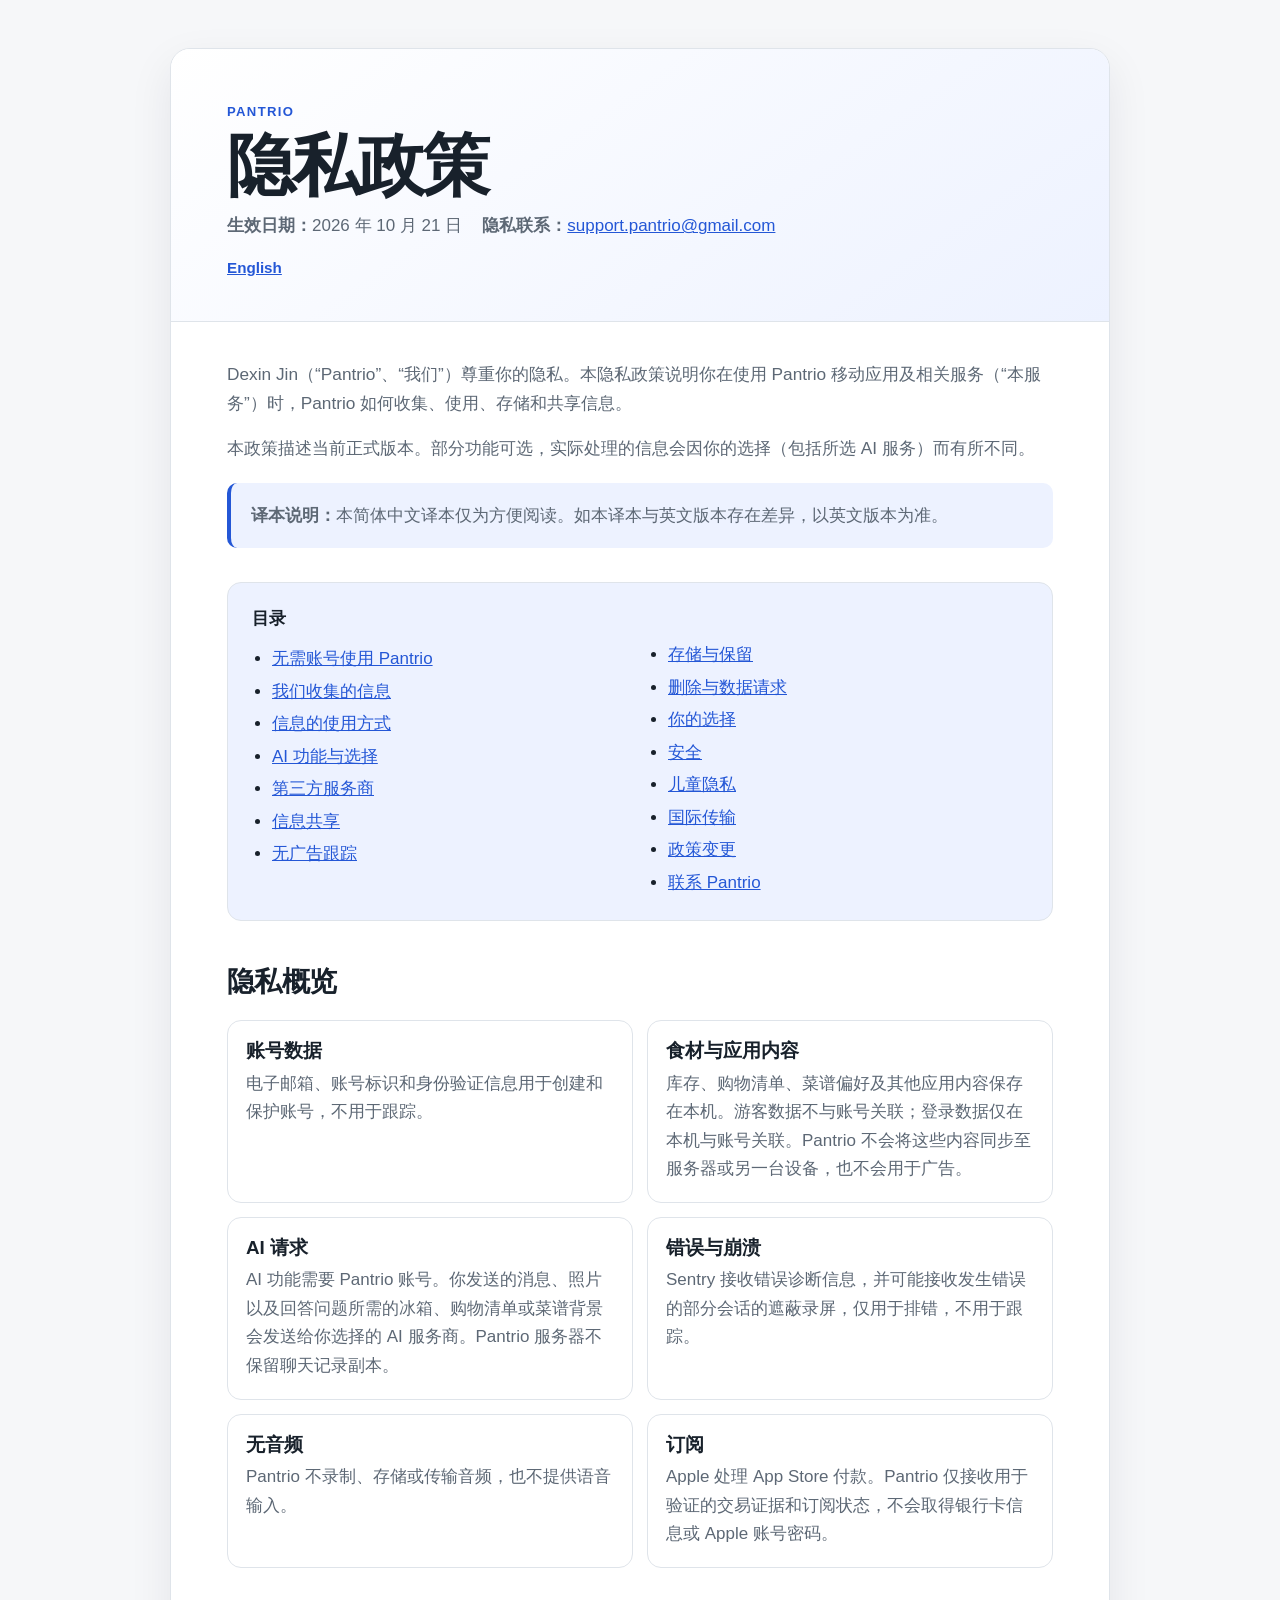
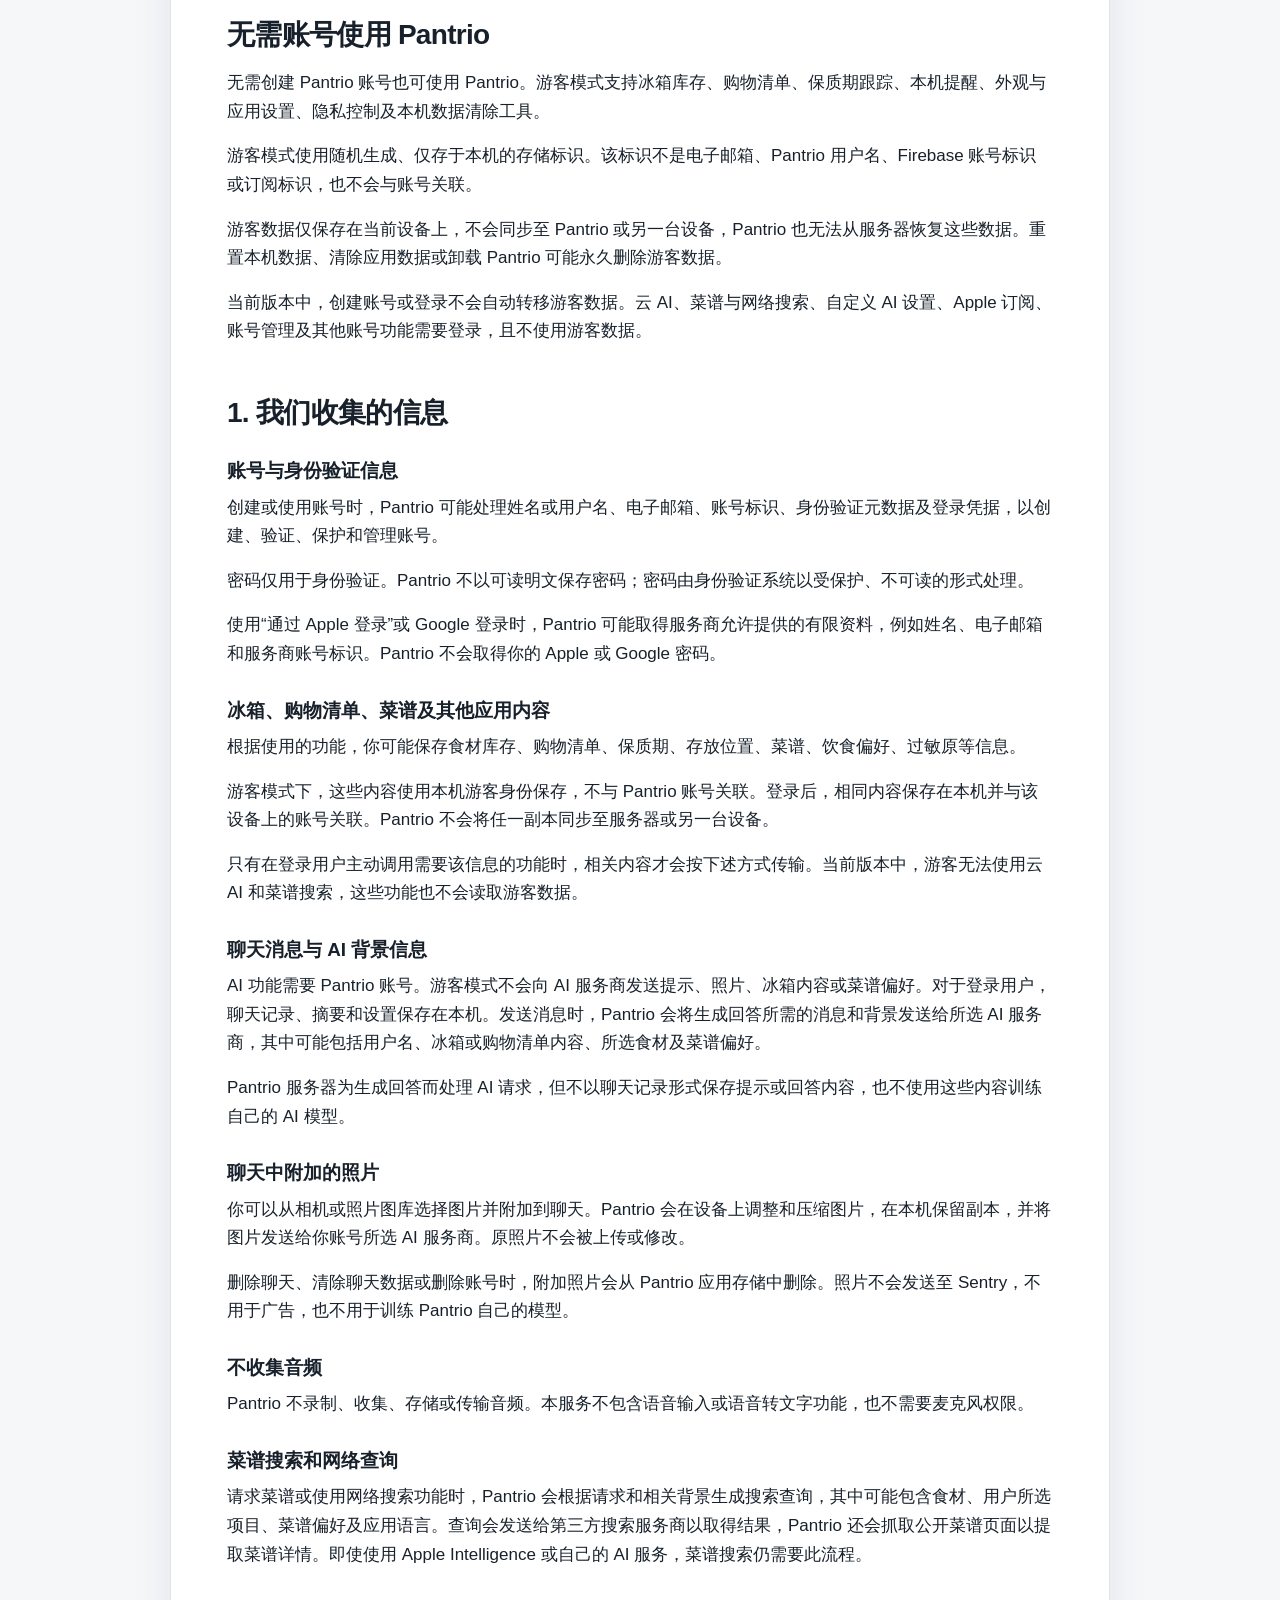
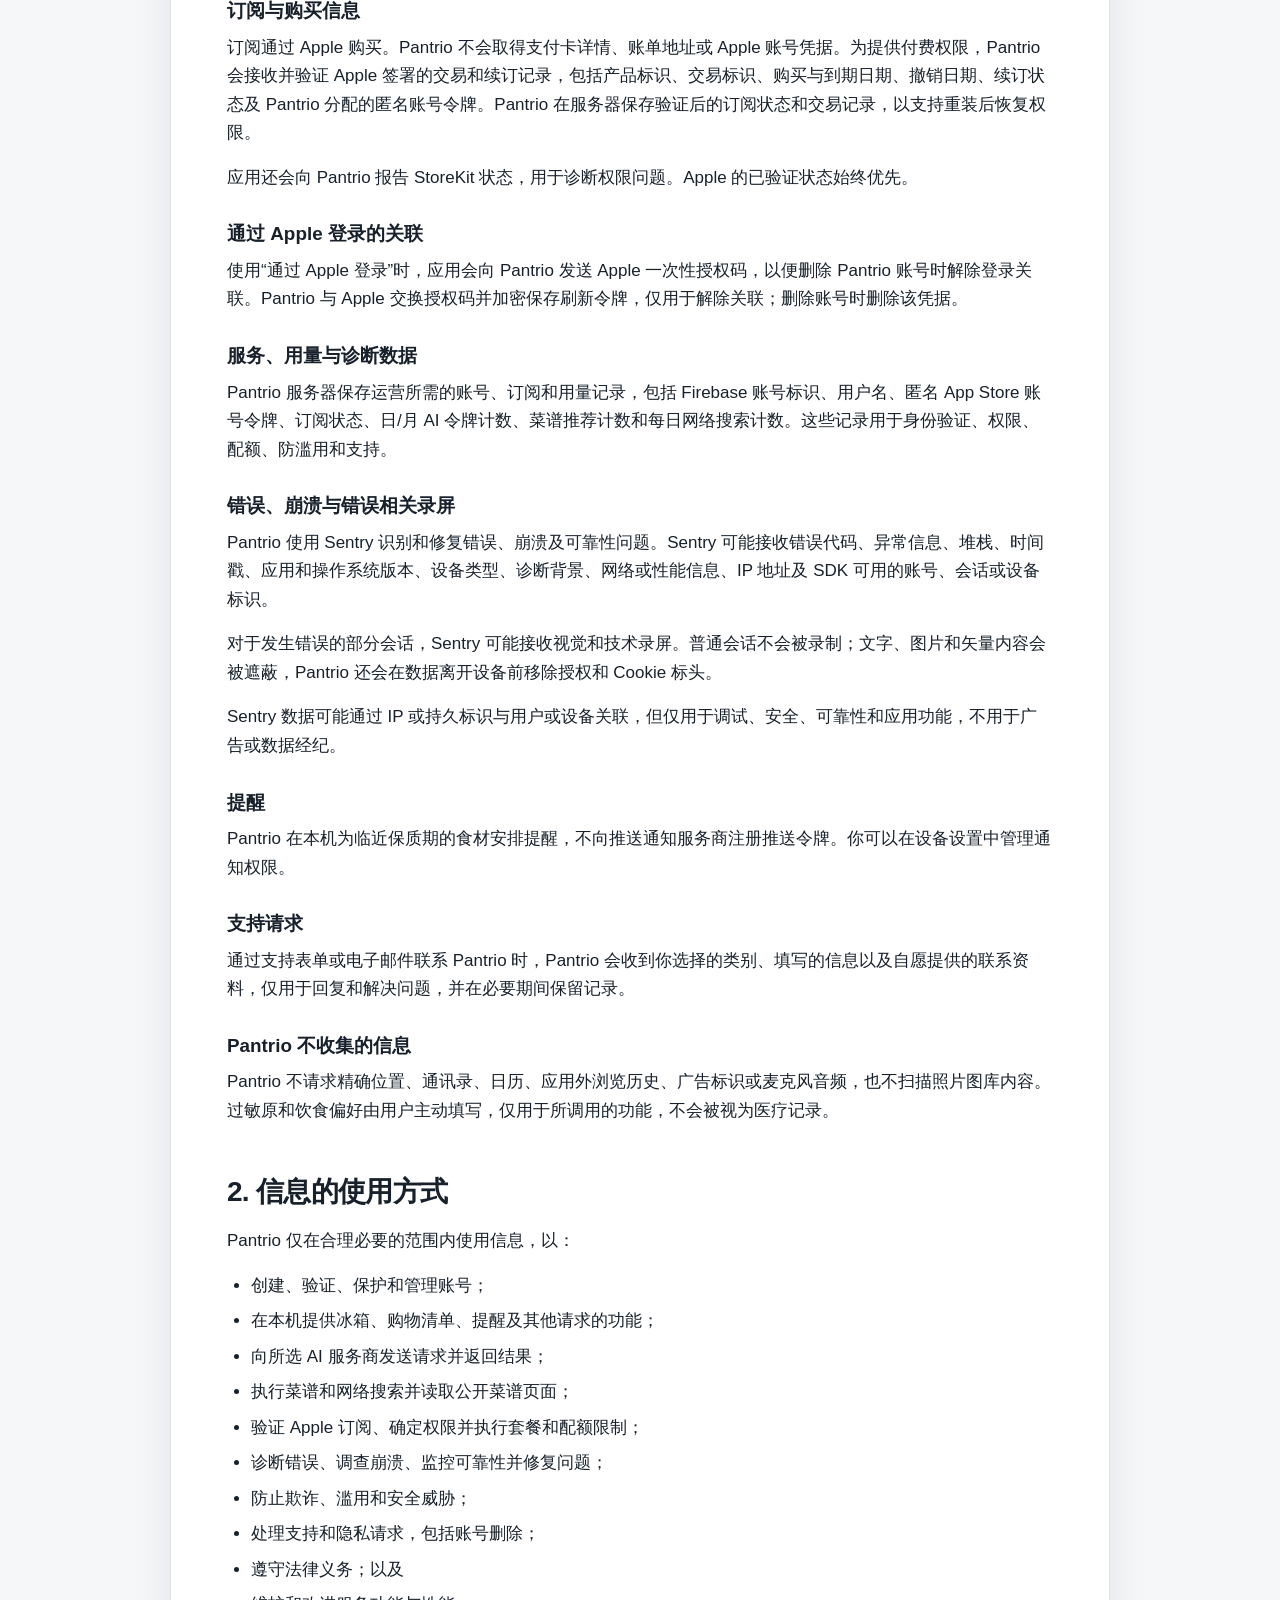
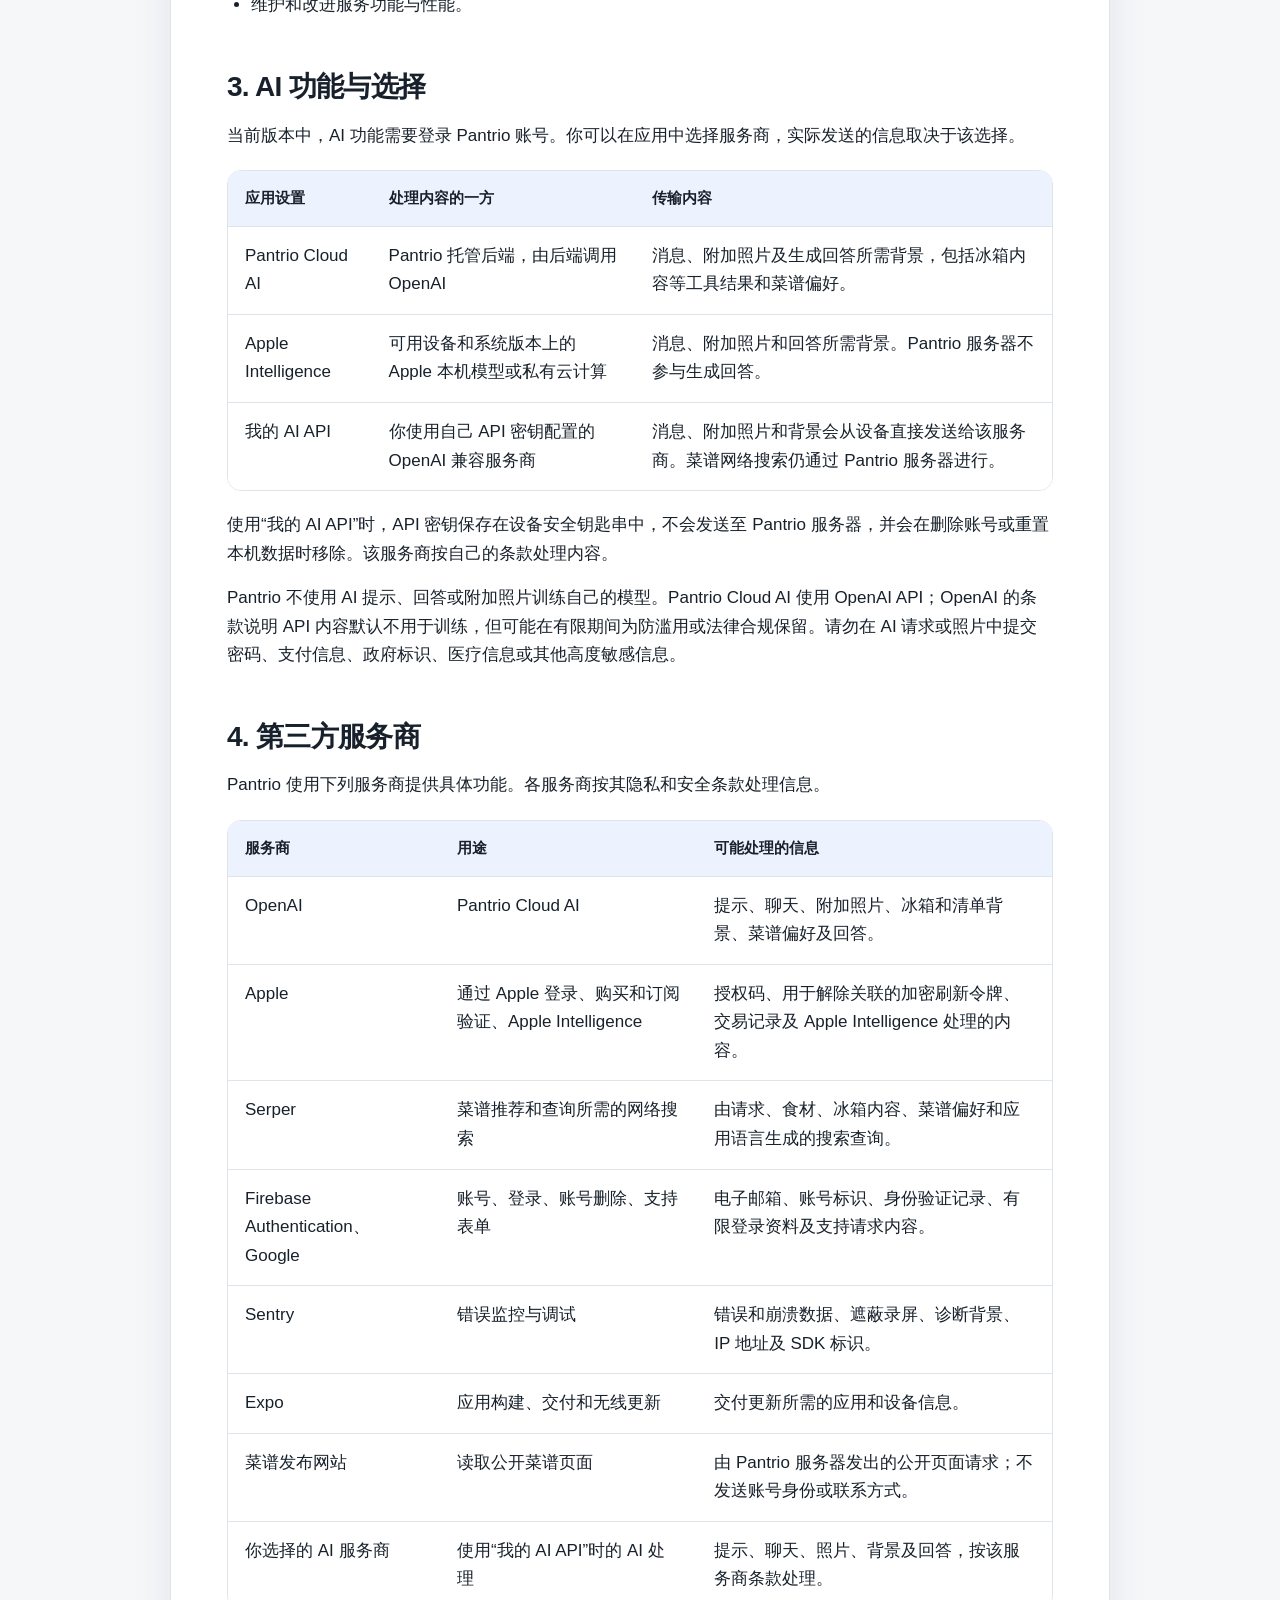
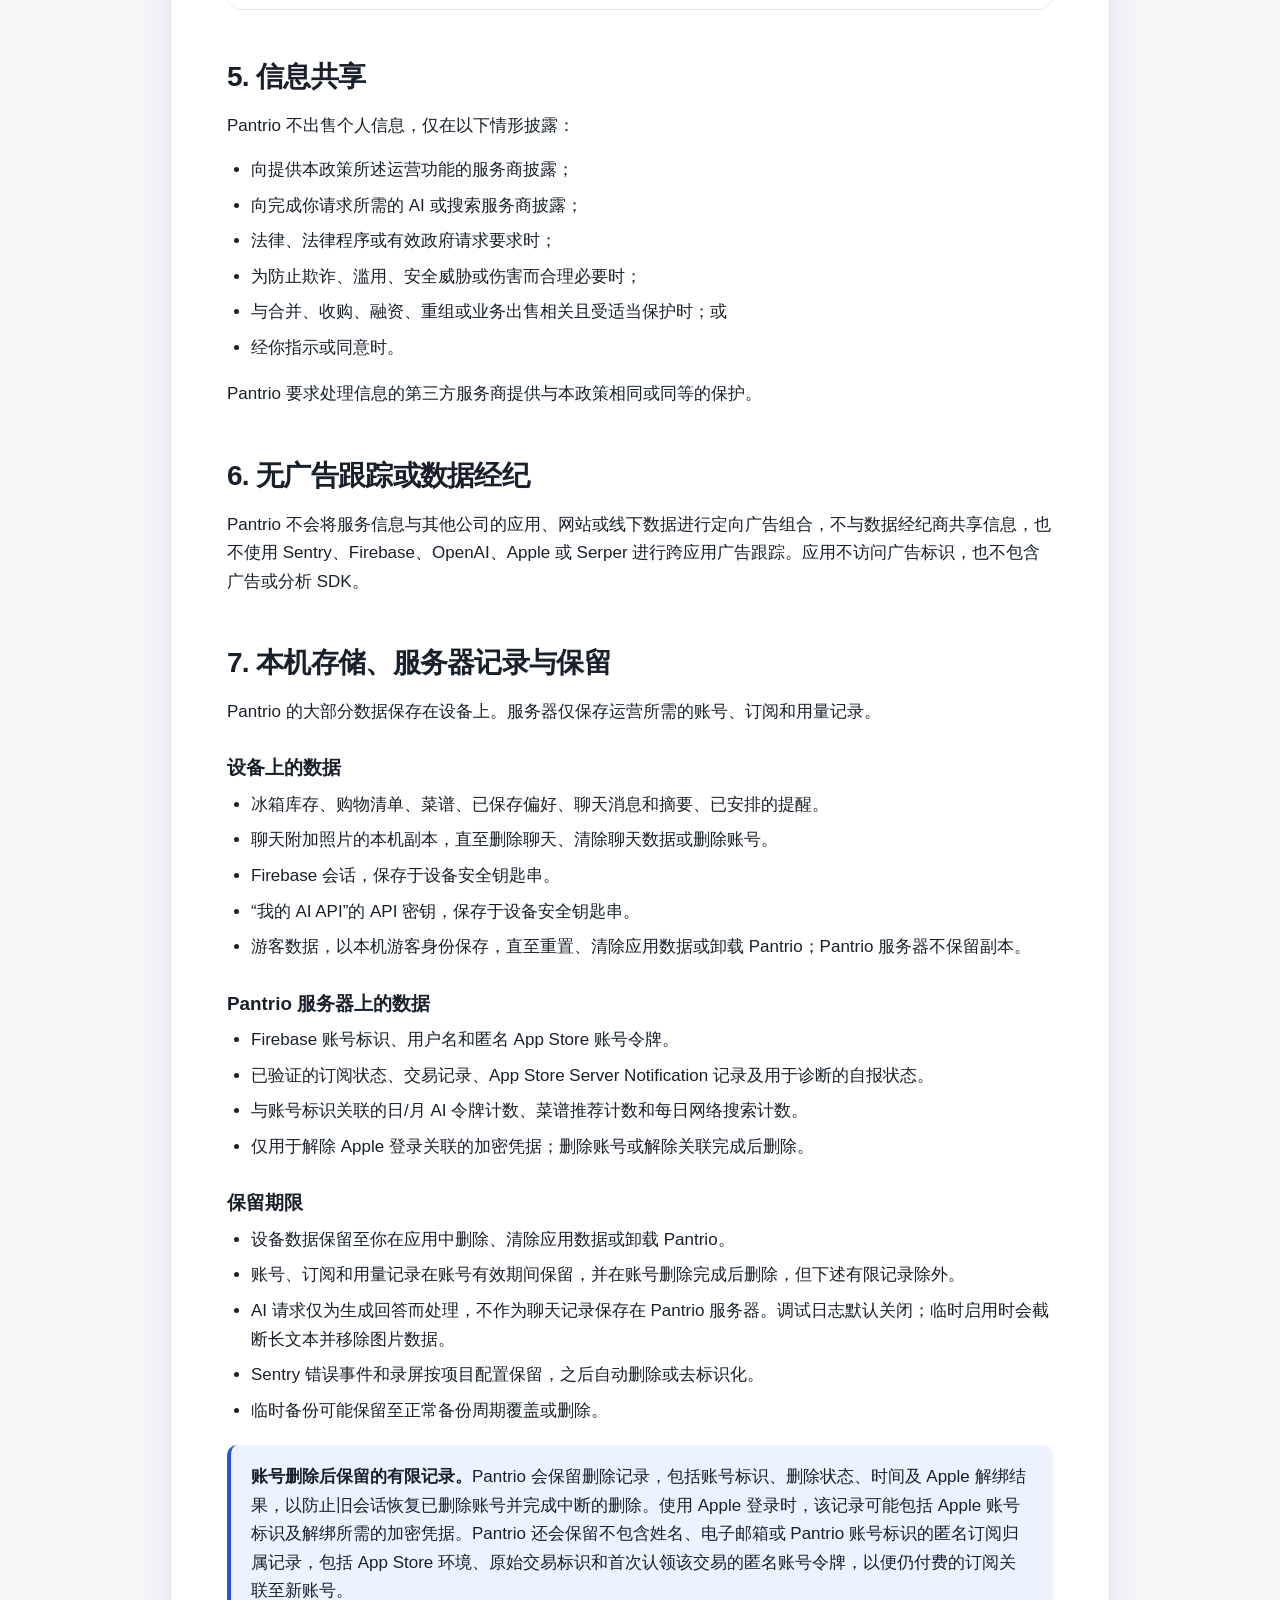
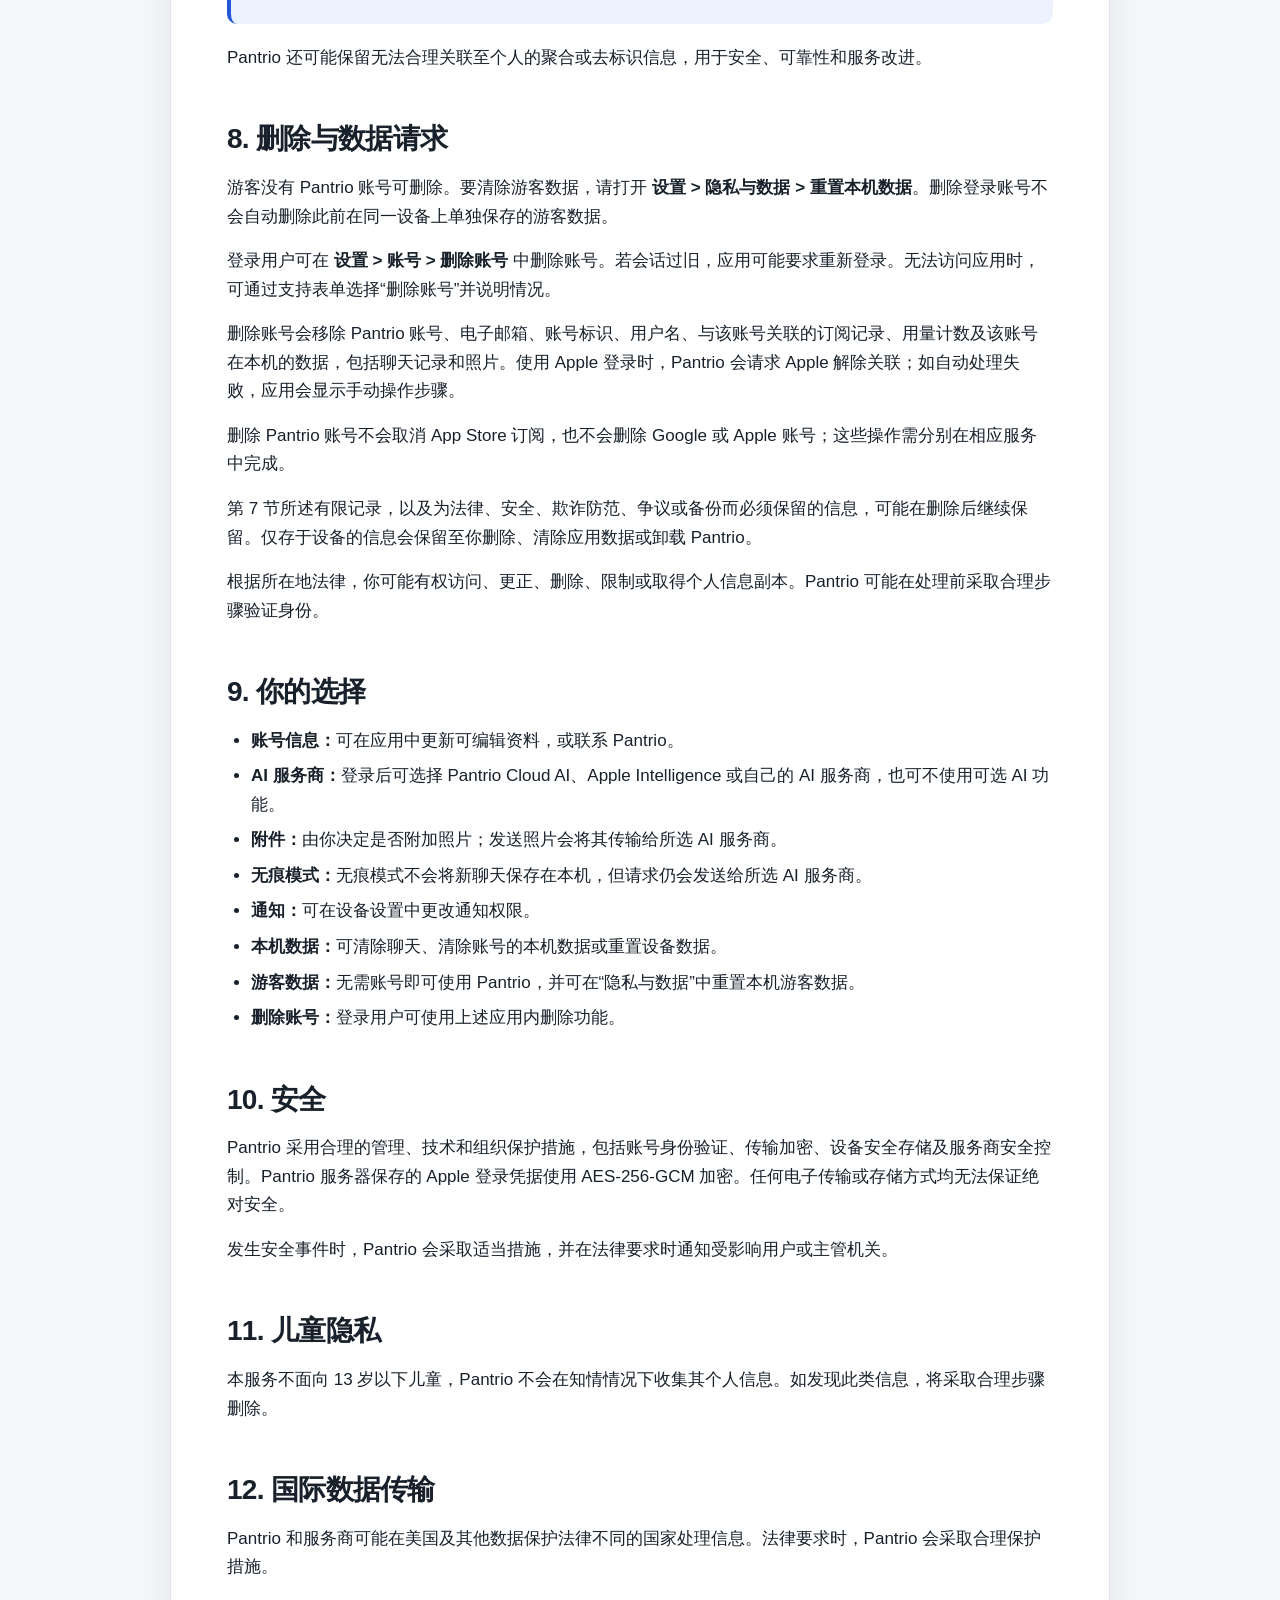
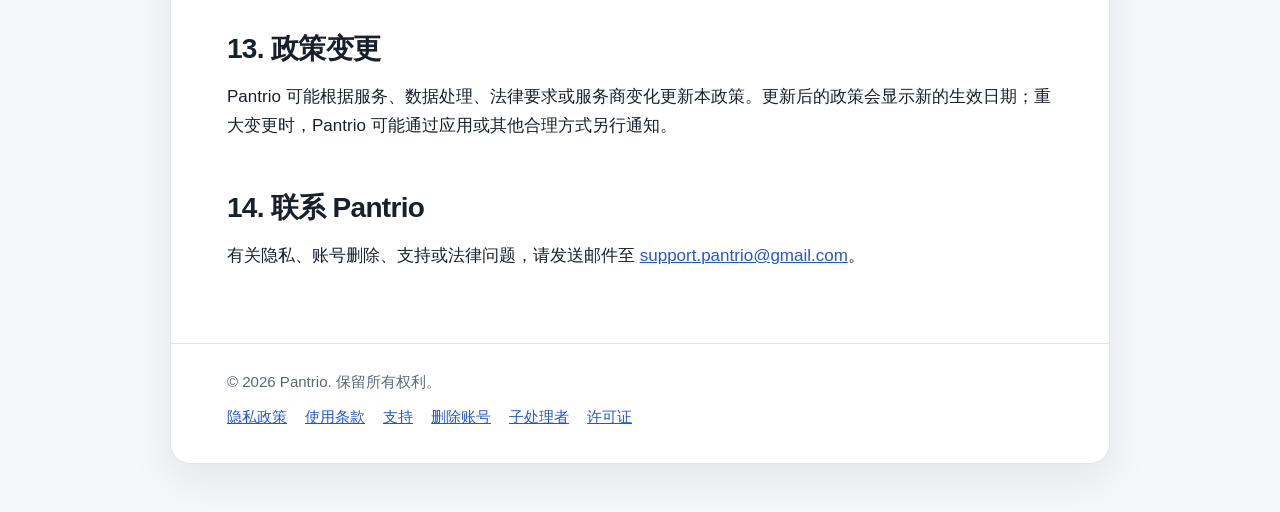
==== commit d1dd032f: "Fix public support contact links" ====
--- a/zh-Hans/index.html
+++ b/zh-Hans/index.html
@@ -271,7 +271,7 @@
 
         <section id="contact">
           <h2>14. 联系 Pantrio</h2>
-          <p>有关隐私、账号删除、支持或法律问题，请使用 <a href="https://forms.gle/4fCafUrpwthu34Gm6" rel="noopener noreferrer">Pantrio 支持表单</a>，或发送邮件至 <a href="mailto:support.pantrio@gmail.com">support.pantrio@gmail.com</a>。</p>
+          <p>有关隐私、账号删除、支持或法律问题，请发送邮件至 <a href="mailto:support.pantrio@gmail.com">support.pantrio@gmail.com</a>。</p>
         </section>
       </main>
 
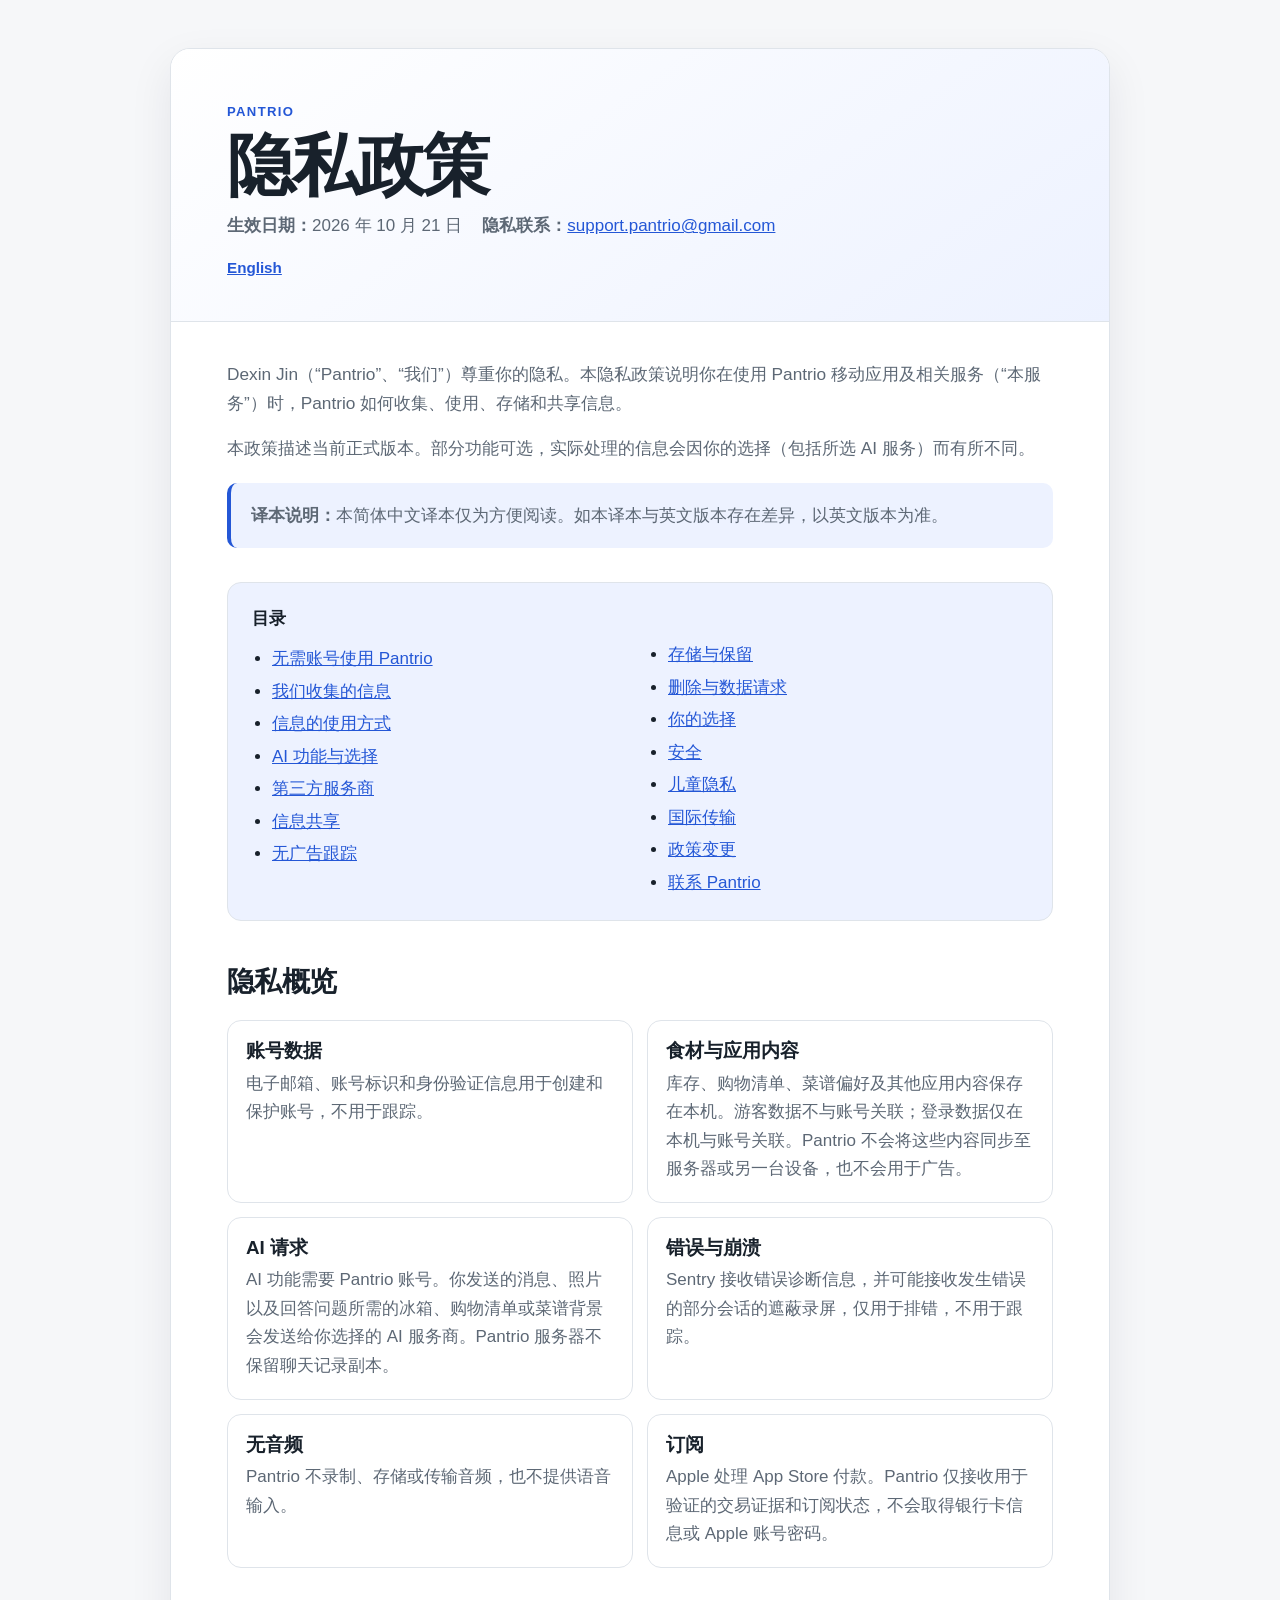
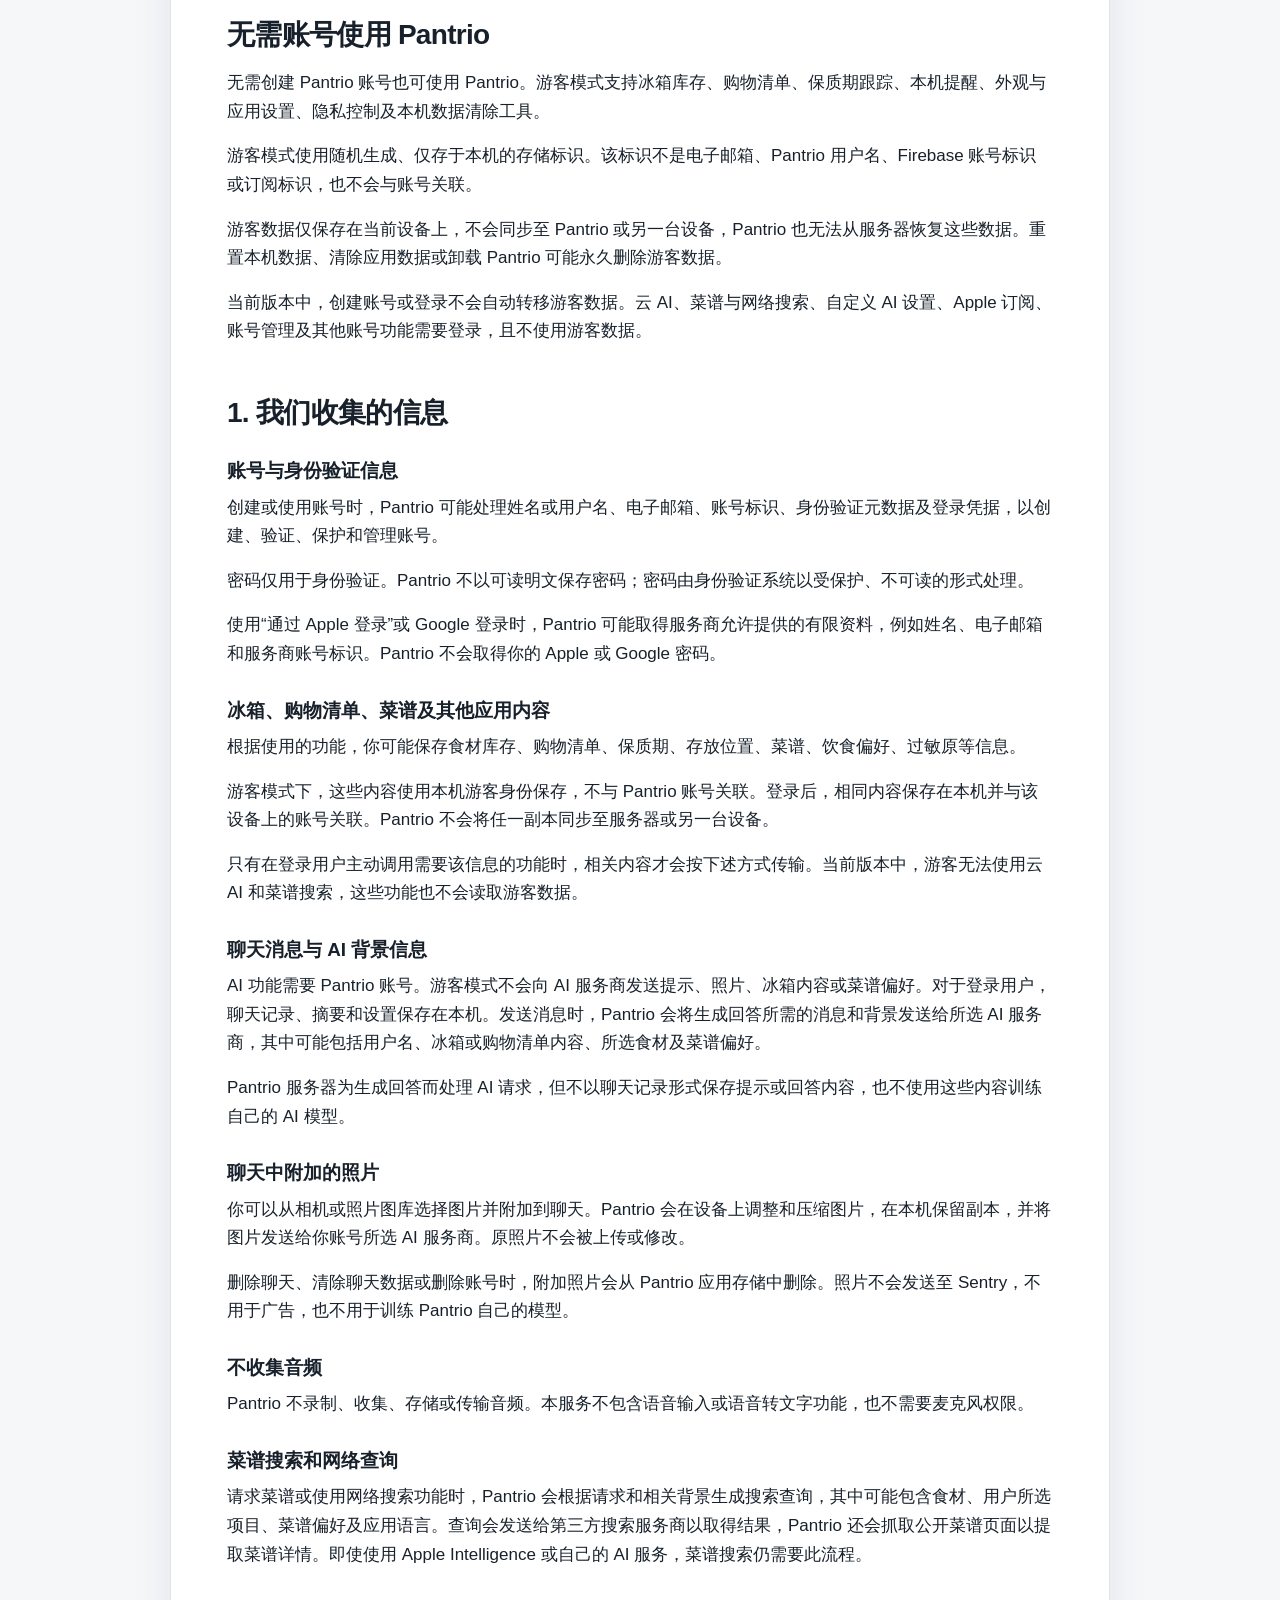
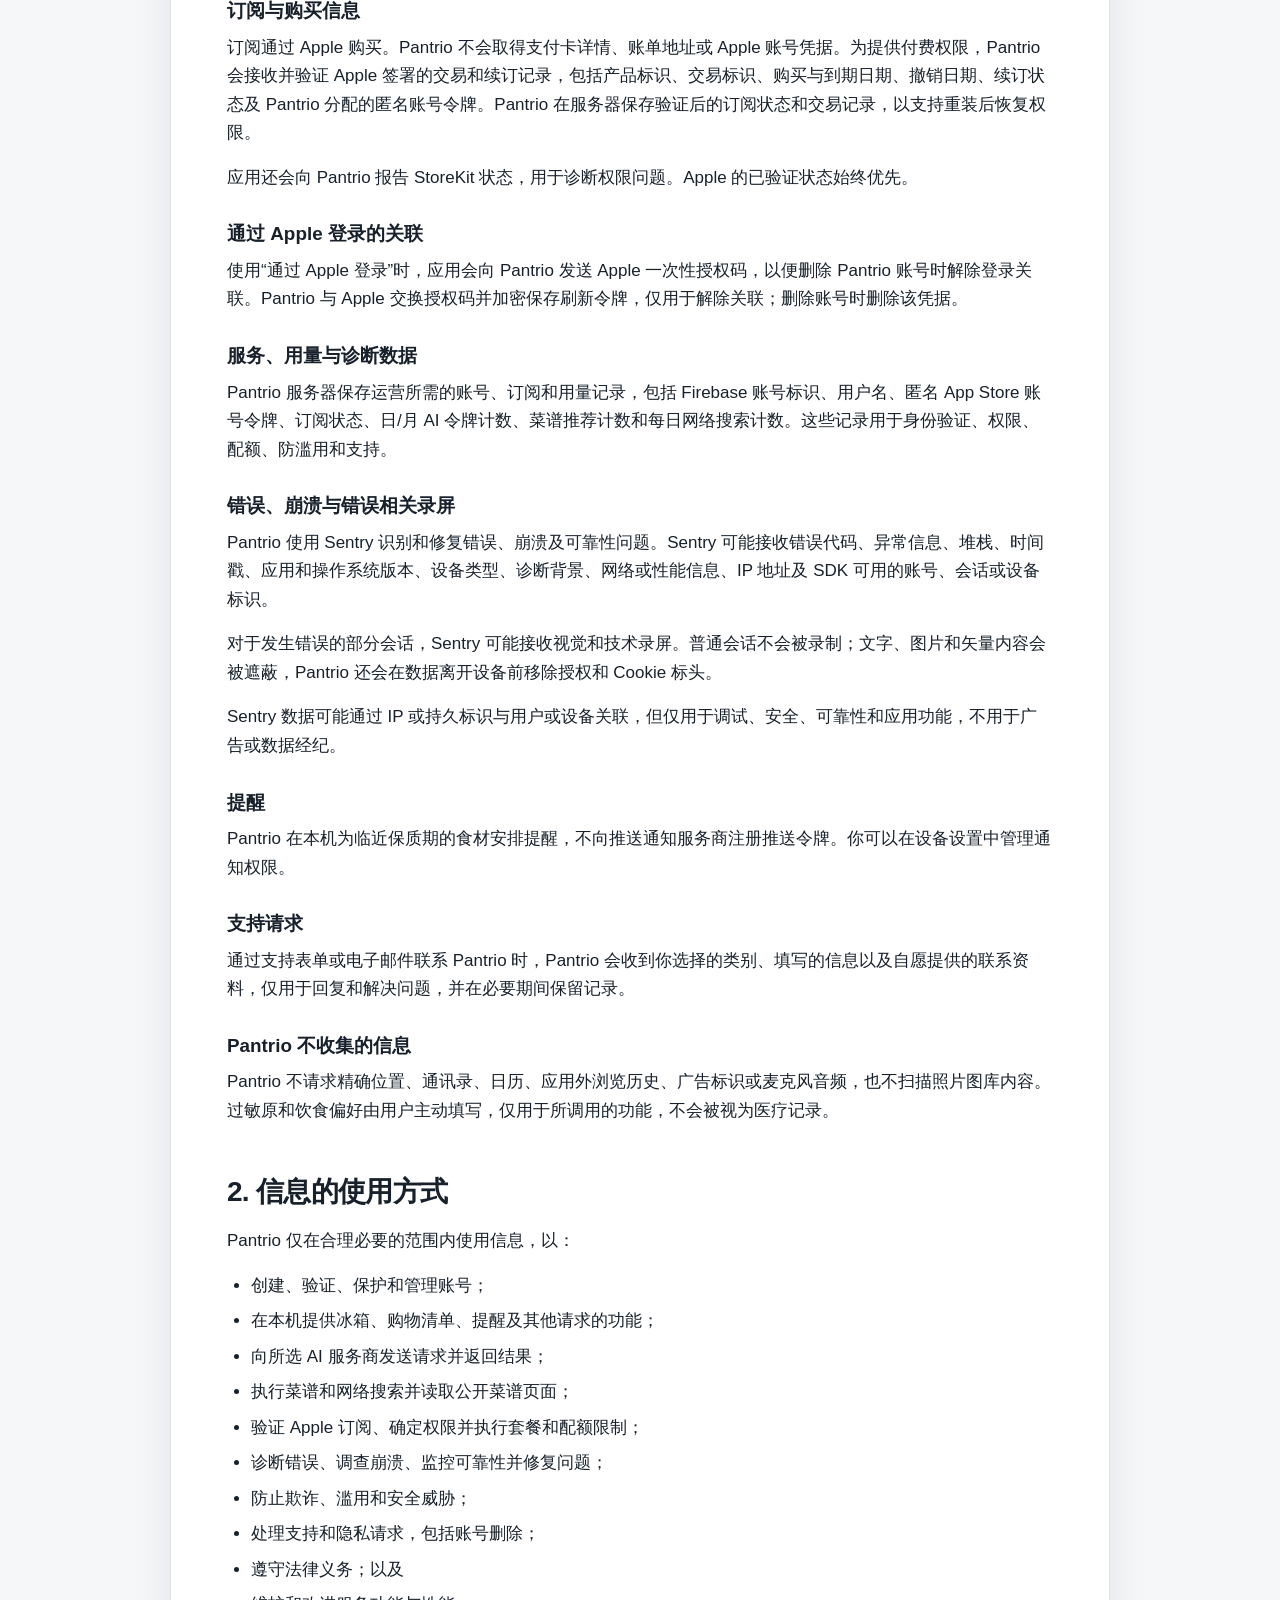
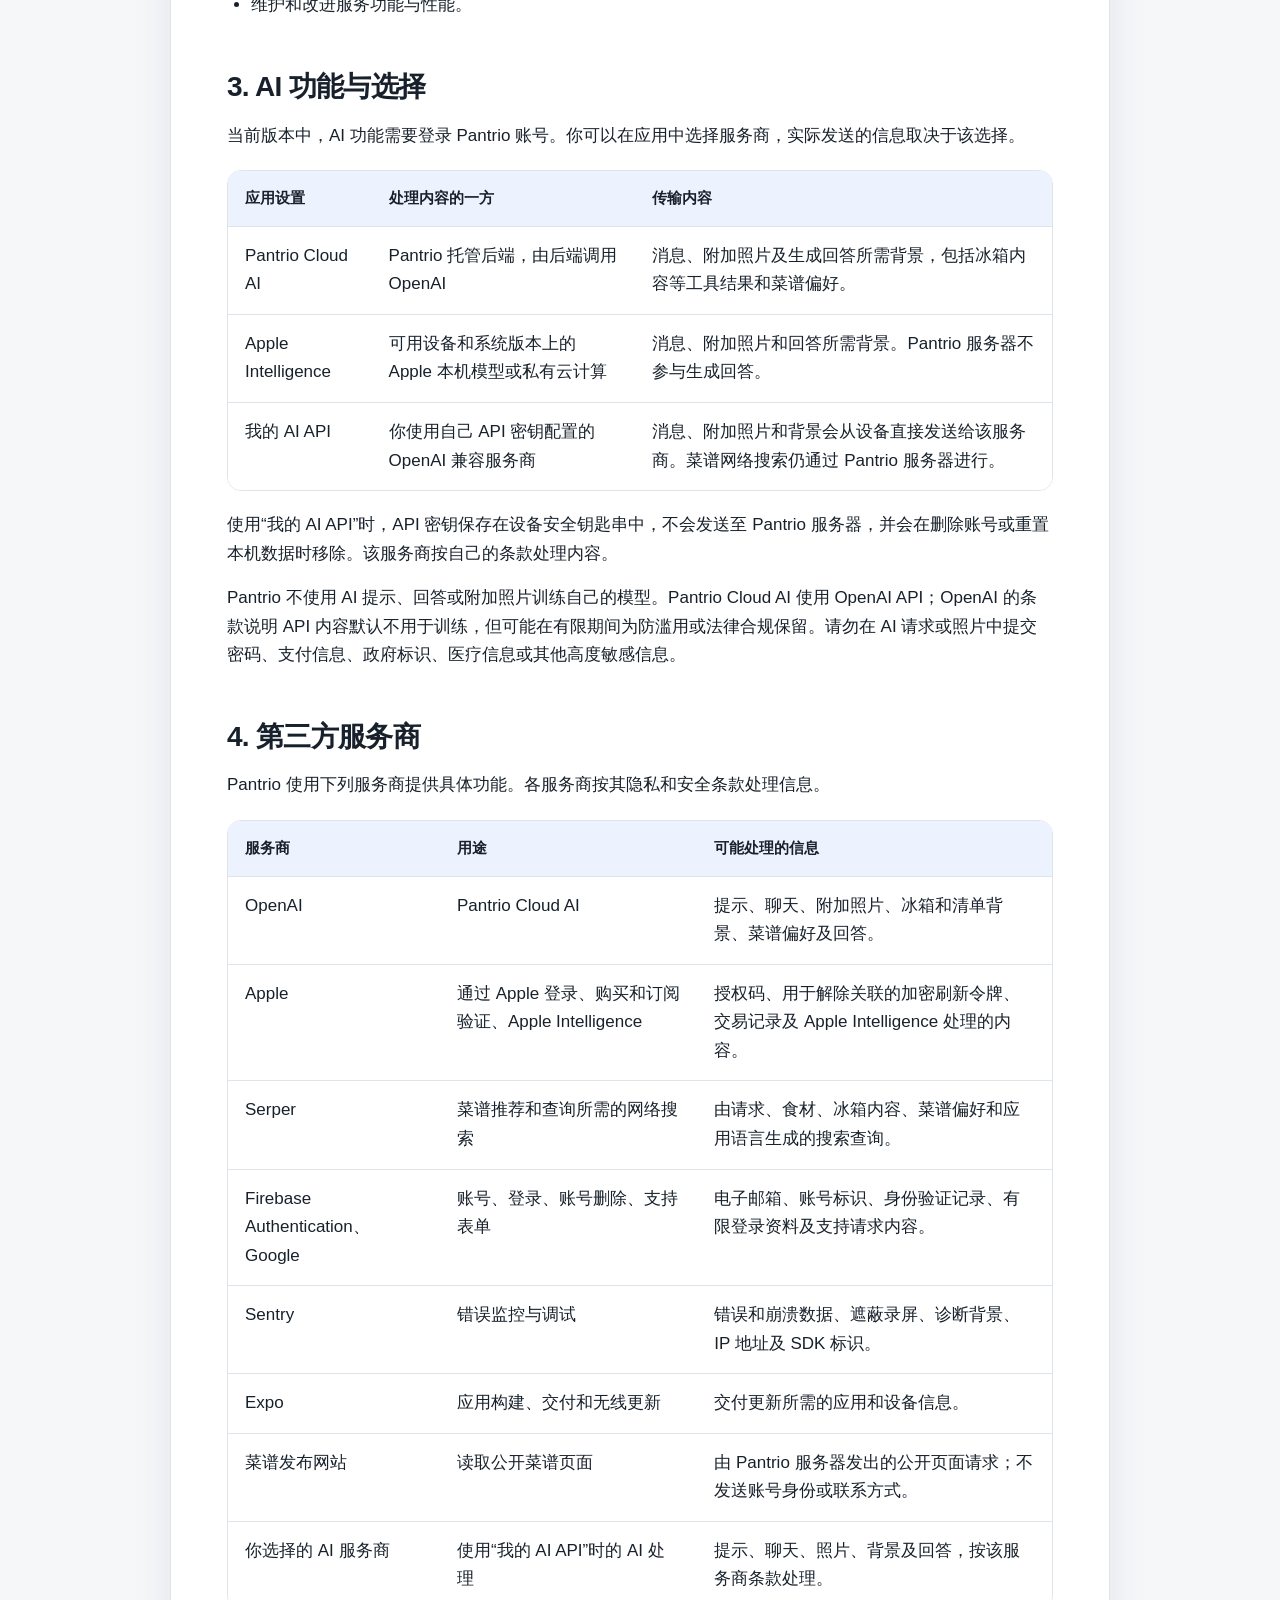
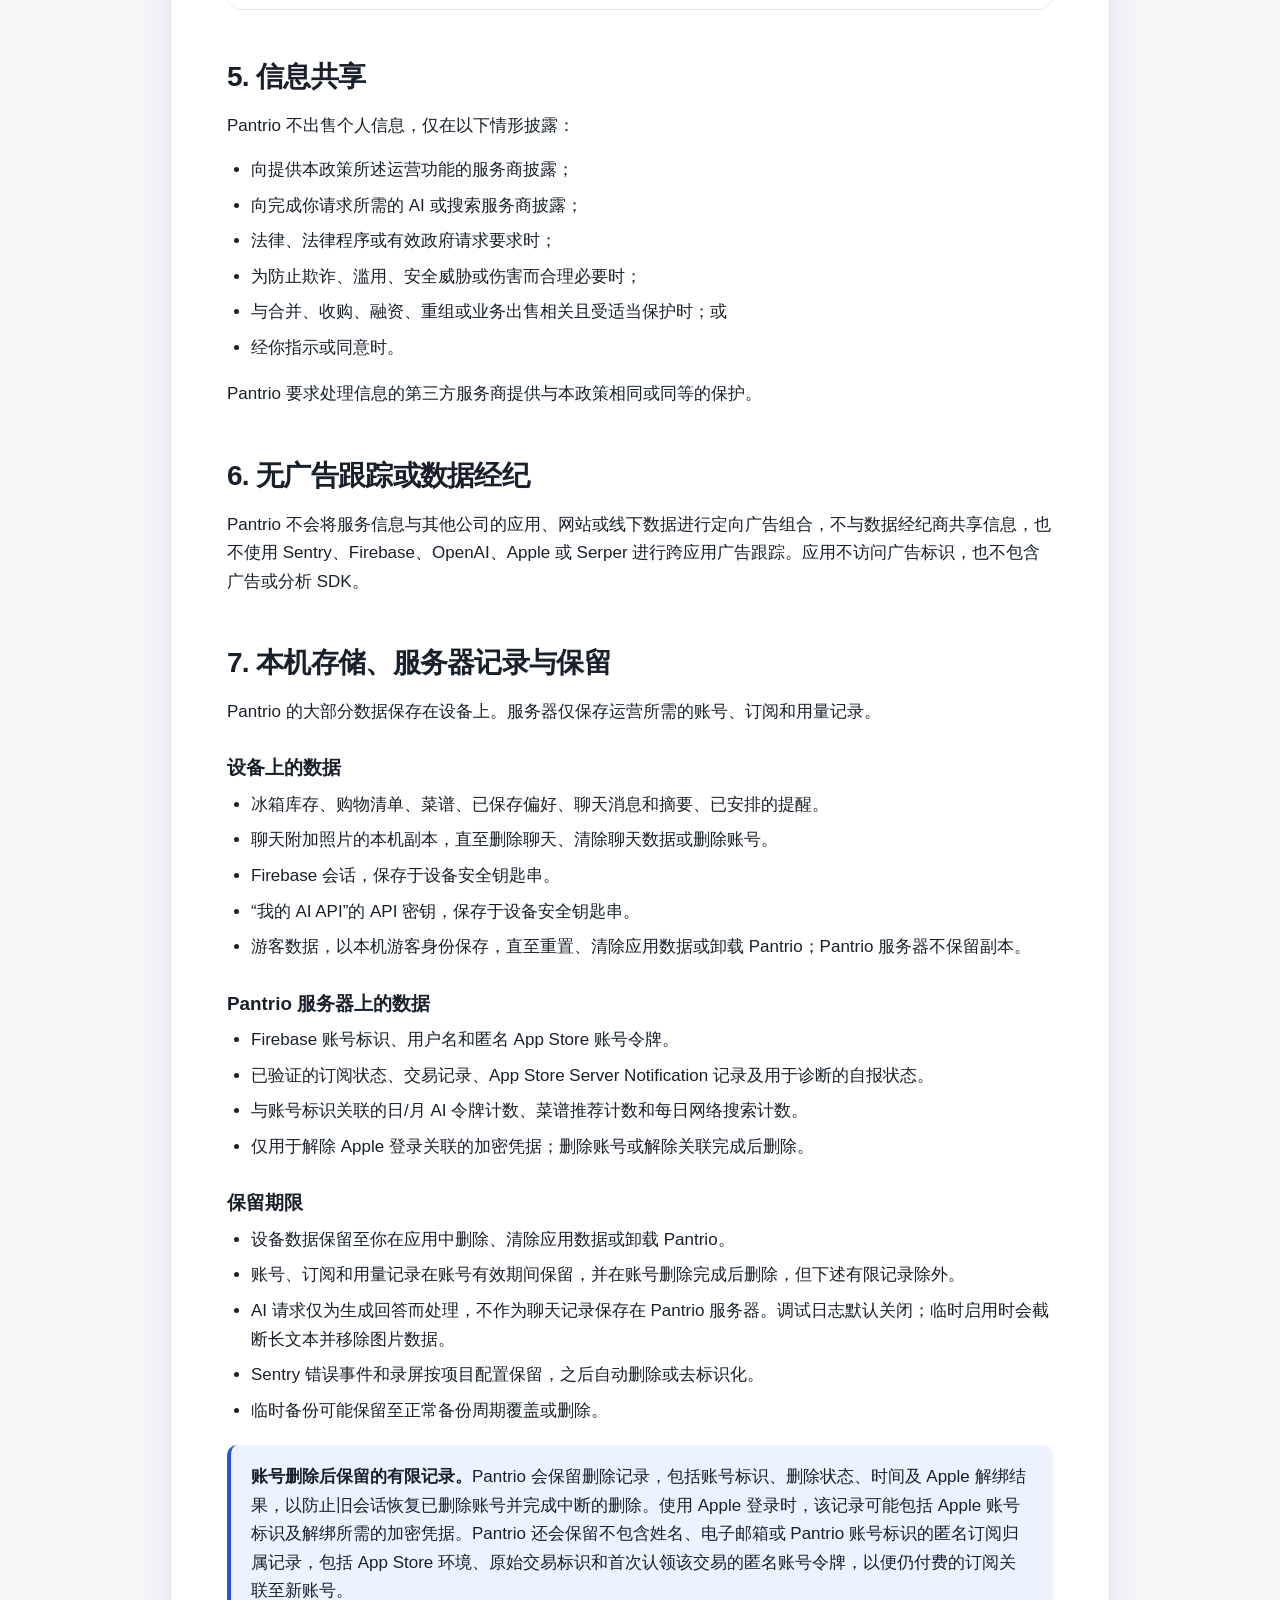
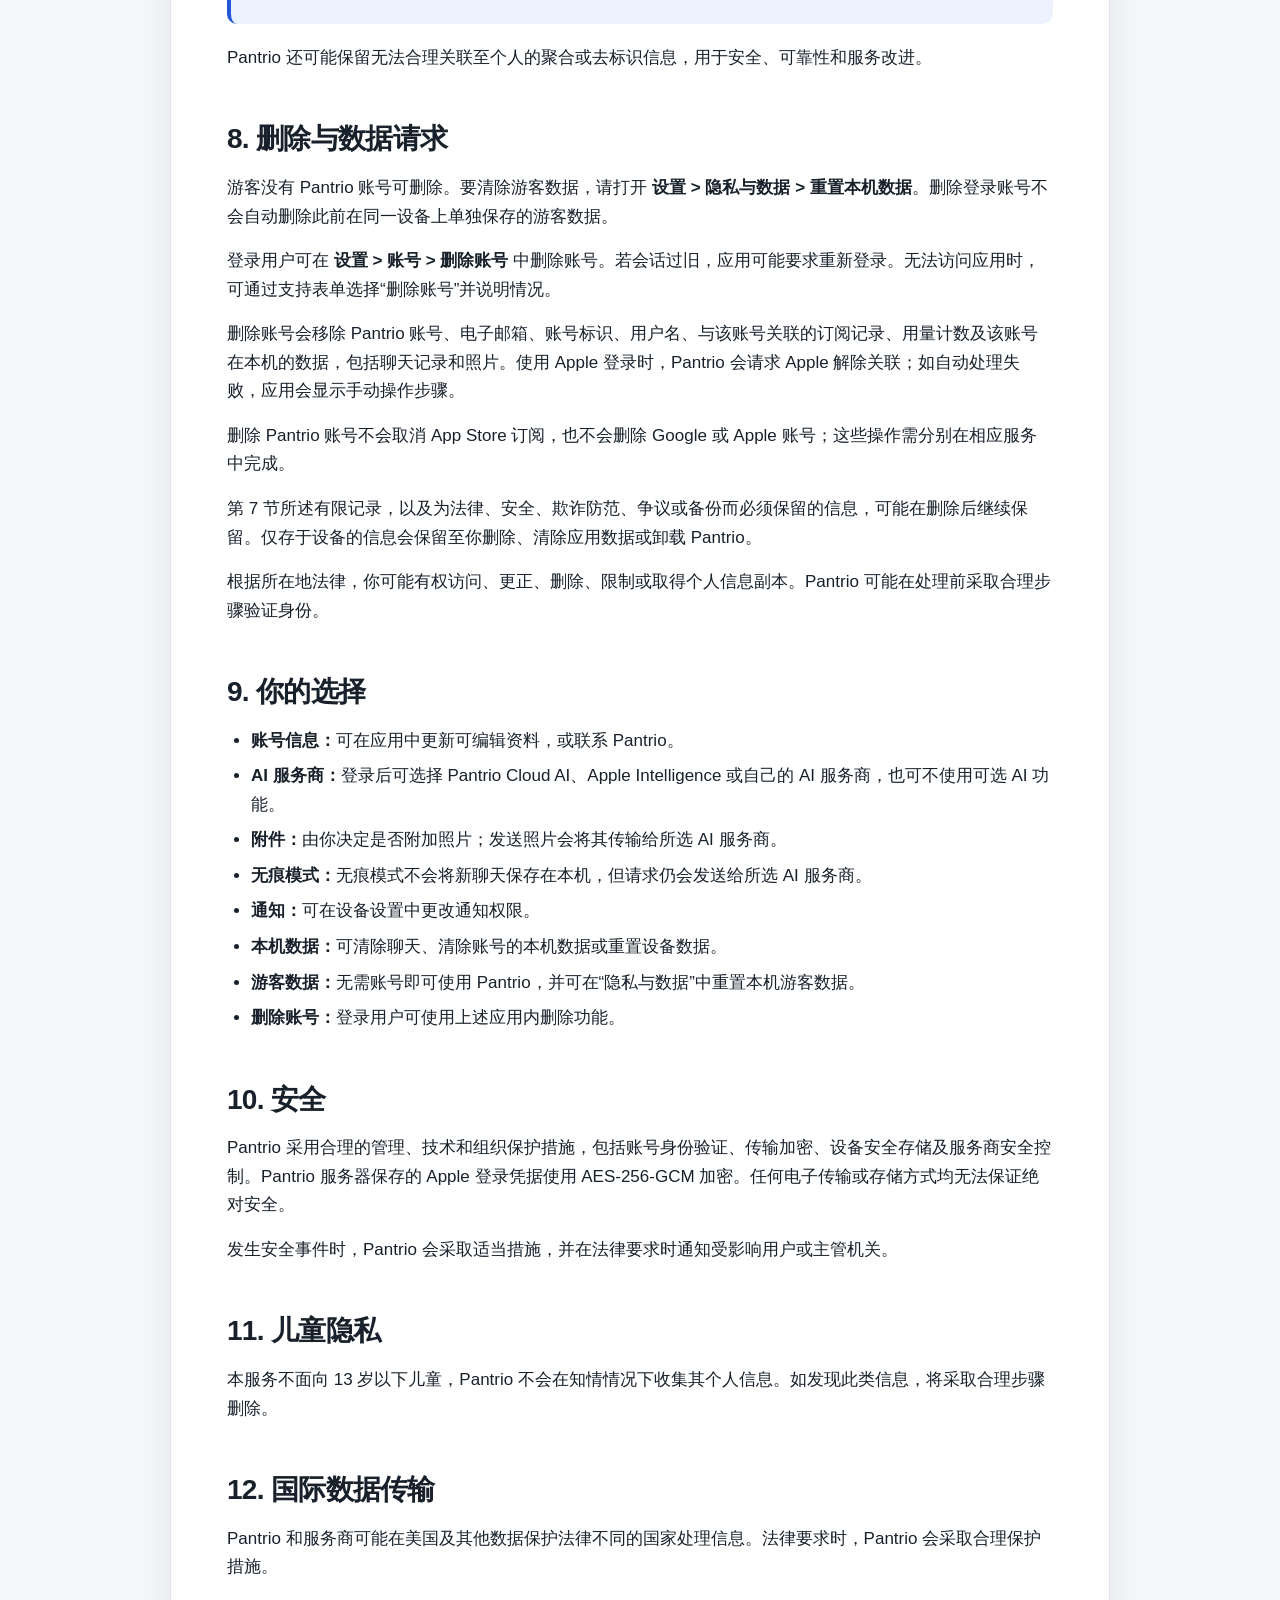
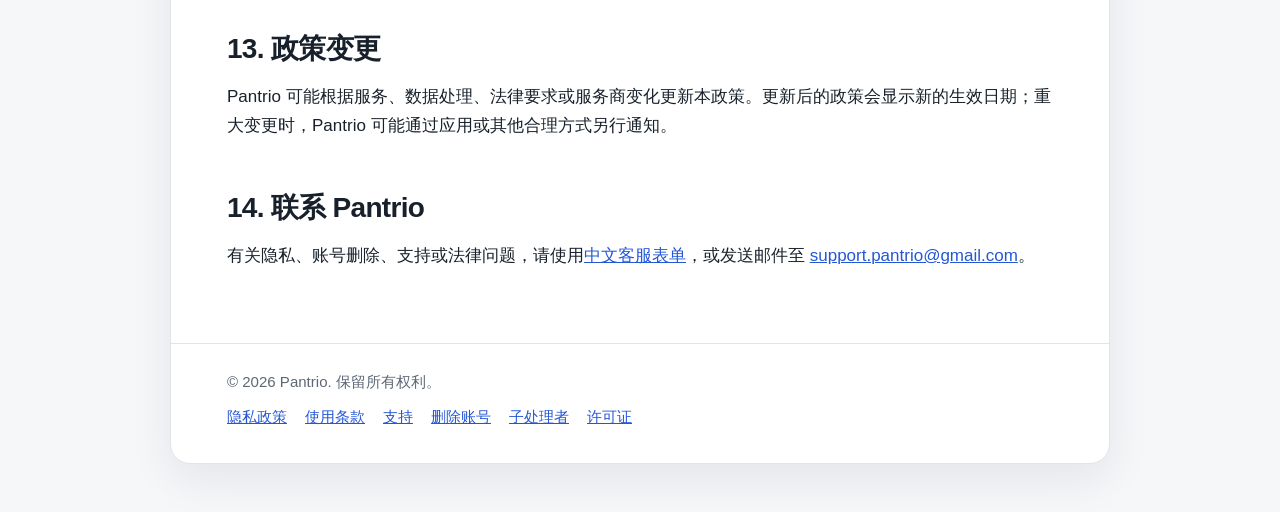
==== commit 59b23ca1: "Add localized support forms" ====
--- a/zh-Hans/index.html
+++ b/zh-Hans/index.html
@@ -271,7 +271,7 @@
 
         <section id="contact">
           <h2>14. 联系 Pantrio</h2>
-          <p>有关隐私、账号删除、支持或法律问题，请发送邮件至 <a href="mailto:support.pantrio@gmail.com">support.pantrio@gmail.com</a>。</p>
+          <p>有关隐私、账号删除、支持或法律问题，请使用<a href="https://forms.gle/BTLSqnhJP4xjc67h9" rel="noopener noreferrer">中文客服表单</a>，或发送邮件至 <a href="mailto:support.pantrio@gmail.com">support.pantrio@gmail.com</a>。</p>
         </section>
       </main>
 
